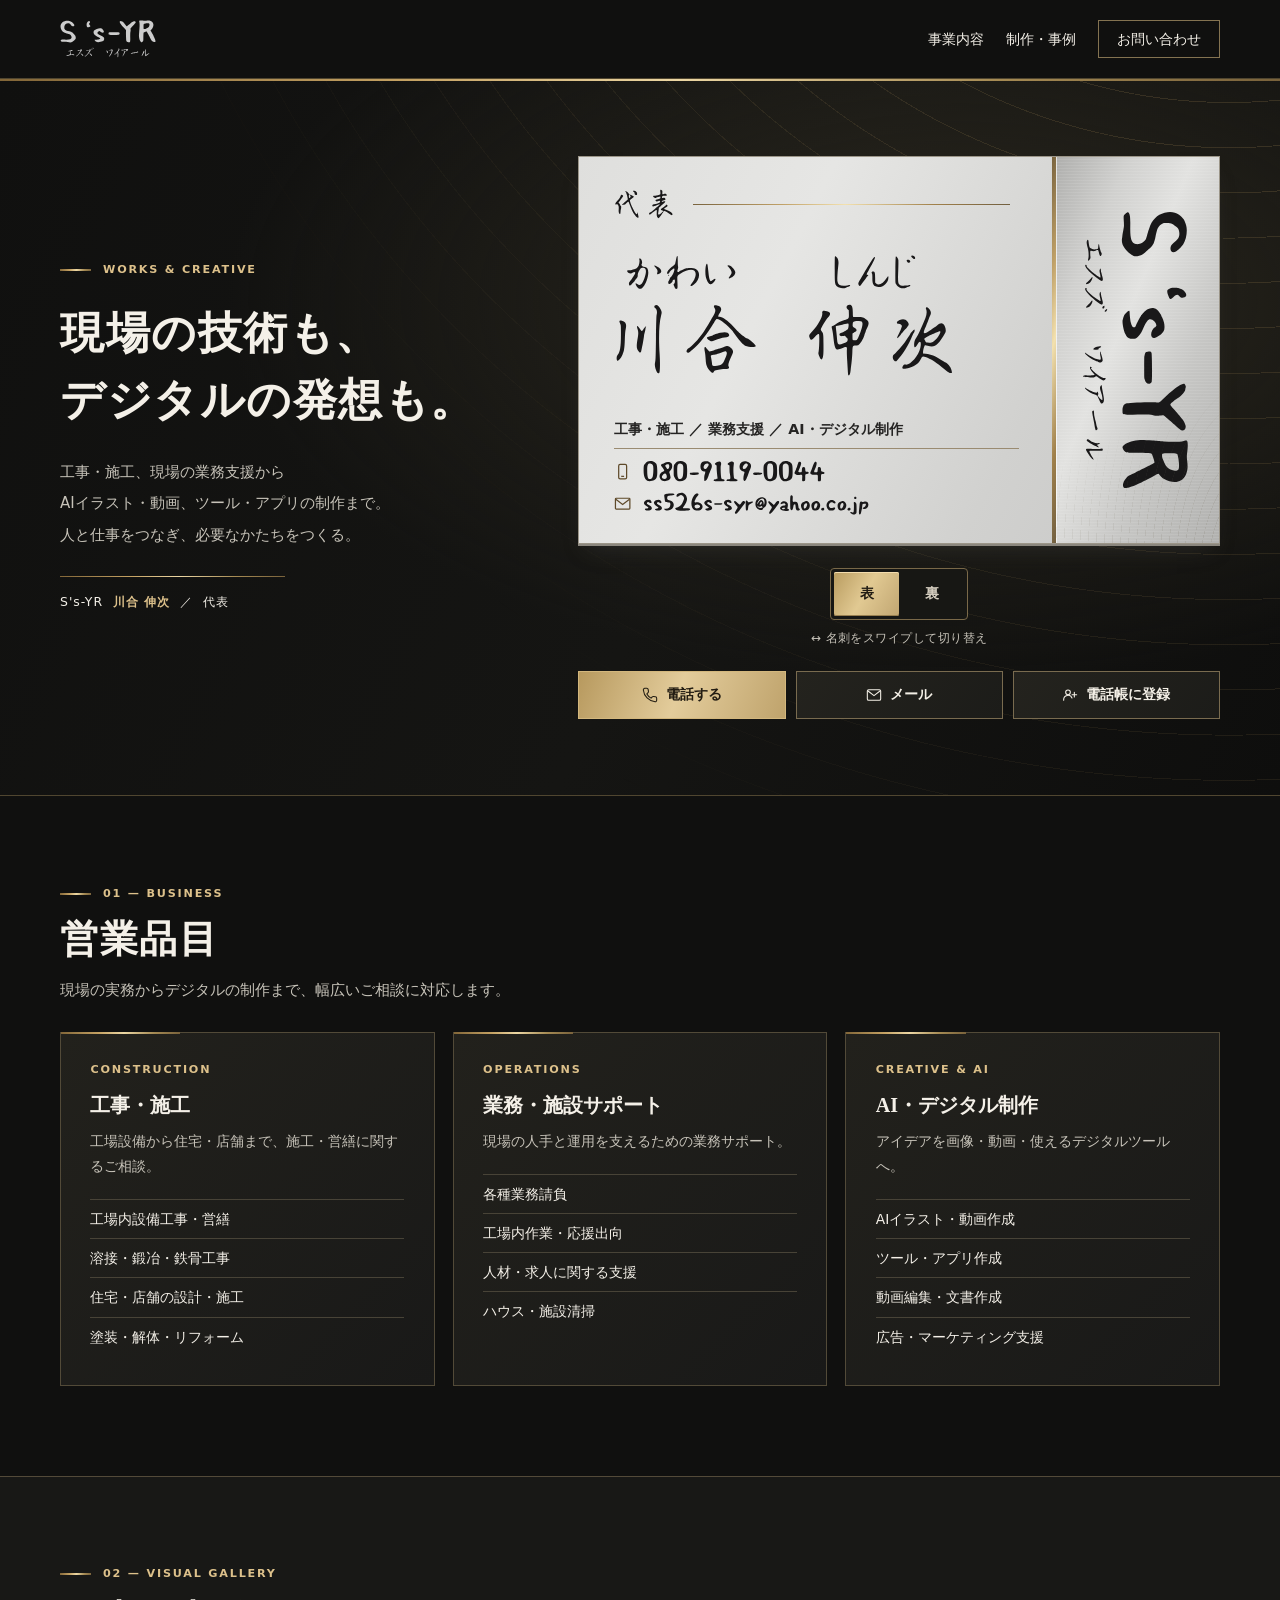
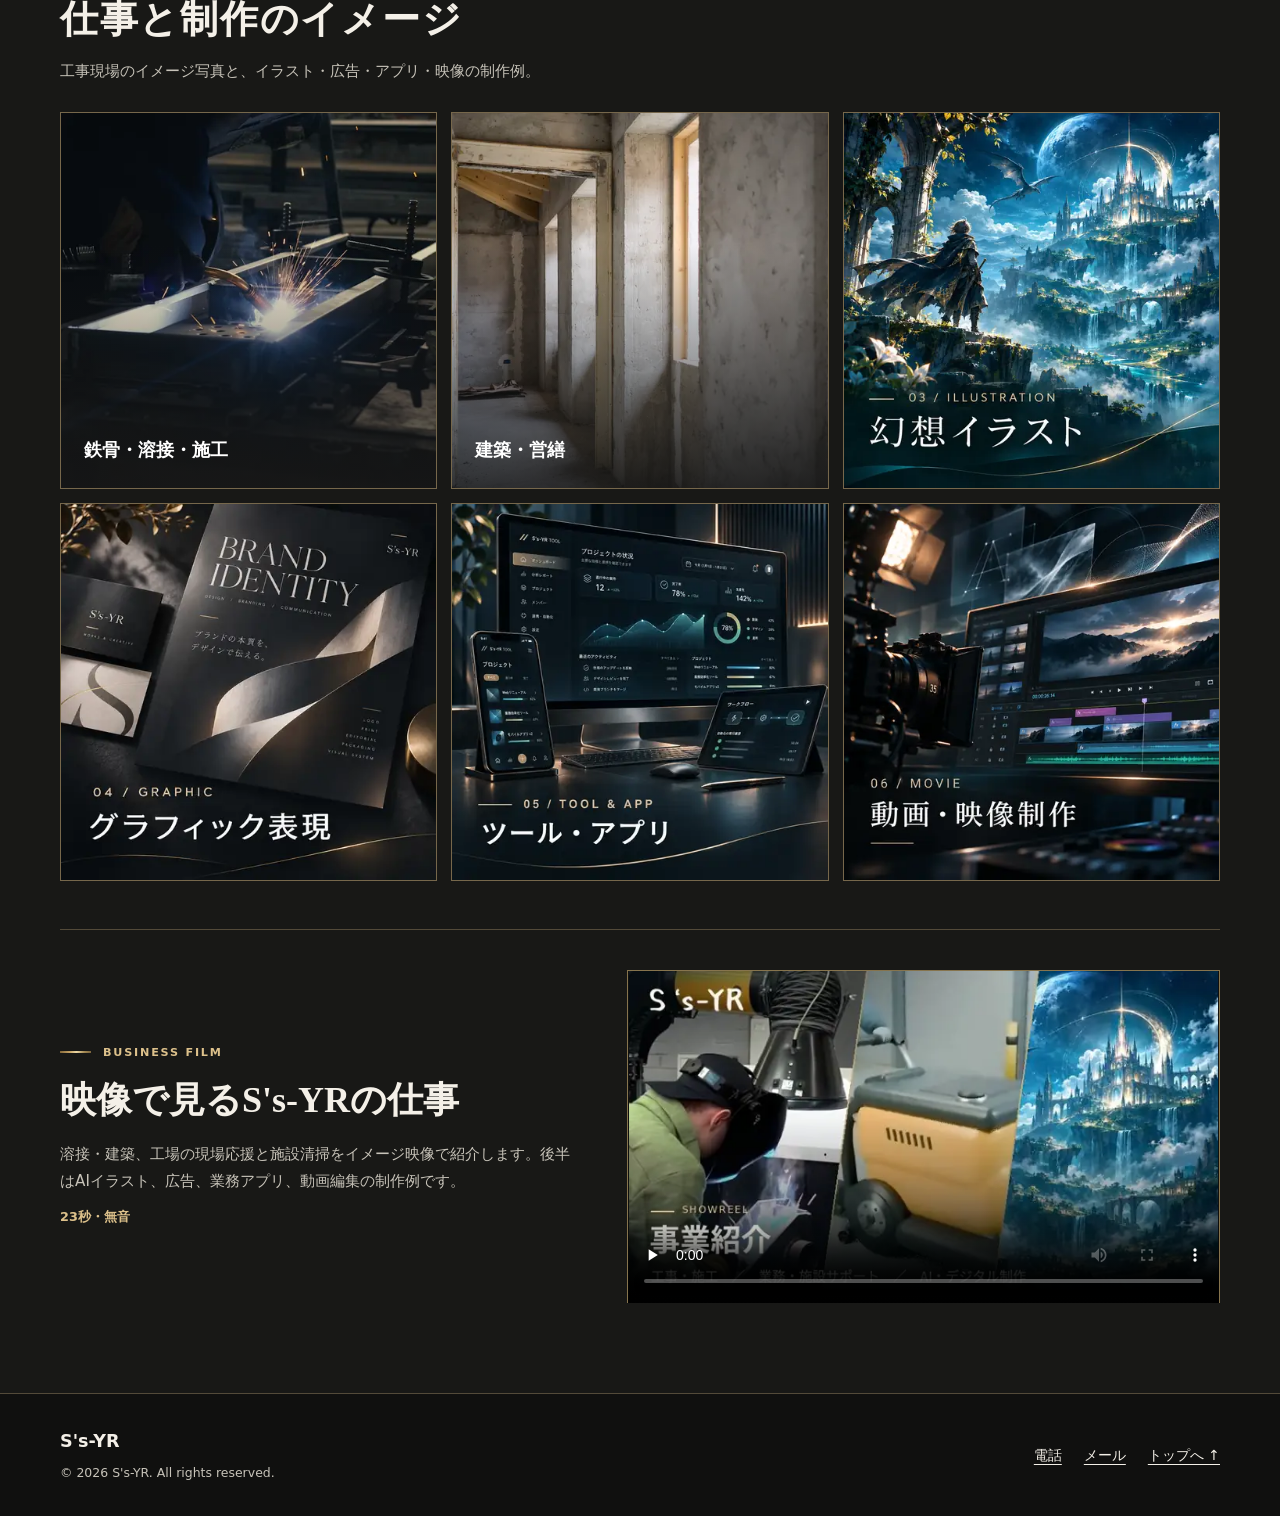
==== index.html @ bd6b885b "Replace the duplicate business guide button with engraved foil detailing" ====
<!doctype html>
<html lang="ja">
<head>
  <meta charset="utf-8">
  <meta name="viewport" content="width=device-width, initial-scale=1, viewport-fit=cover">
  <meta name="theme-color" content="#10100f">
  <meta name="description" content="S's-YR（エスズ ワイアール）／代表 川合伸次のデジタル名刺。工事・施工、業務支援、AIイラスト・動画制作、ツール・アプリ制作。">
  <meta property="og:type" content="website">
  <meta property="og:locale" content="ja_JP">
  <meta property="og:title" content="S's-YR | 川合 伸次 ― デジタル名刺">
  <meta property="og:description" content="工事・施工 × 現場サポート × AI・デジタル制作。名刺・営業品目・制作イメージ・連絡先を一つに。">
  <meta property="og:image" content="https://mumei-s.github.io/ssyr-business-card/assets/og-card.svg">
  <meta name="color-scheme" content="dark">
  <link rel="icon" type="image/svg+xml" href="./assets/favicon.svg">
  
  <link rel="manifest" href="./manifest.webmanifest">
  <title>S's-YR | 川合 伸次 ― デジタル名刺</title>
  <link rel="stylesheet" href="./assets/site.css?v=silver-trim-2">
  <link rel="stylesheet" href="./assets/card.css?v=engraved-2">
<link rel="stylesheet" href="./assets/contact-import.css?v=direct-2">
  <script src="./assets/contact-import.js?v=direct-2" defer data-contact-name="川合 伸次"></script>
</head>
<body>
  <header class="topbar wrap">
    <div class="wordmark"><img src="./assets/lettering/wordmark.svg" width="361" height="89" alt="S's-YR"><img class="brand-reading" src="./assets/lettering/wordmark-kana.svg" width="289" height="37" alt="エスズ ワイアール"></div>
    <nav class="top-right" aria-label="メインナビゲーション"><a href="#services">事業内容</a><a href="#works">制作・事例</a><a class="top-pill" href="#contact">お問い合わせ</a></nav>
  </header>
  <main>
    <section class="hero" id="card">
      <div class="wrap hero-top">
        <div class="intro">
          <div class="eyebrow">WORKS &amp; CREATIVE</div>
          <h1>現場の技術も、<br>デジタルの発想も。</h1>
          <p>工事・施工、現場の業務支援から<br>AIイラスト・動画、ツール・アプリの制作まで。<br>人と仕事をつなぎ、必要なかたちをつくる。</p>
          <div class="hero-line"></div>
          <div class="small-roman">S's-YR&nbsp; <strong>川合 伸次</strong>&nbsp; ／ &nbsp;代表</div>
        </div>
        <div class="card-stage">
          <div class="card-wrap" id="cardSwipeZone" aria-label="名刺表示領域。左右のボタンかスワイプで切替">
            <div class="business-card" id="businessCard">
              <div class="face face-front" id="frontFace" aria-hidden="false">
                <div class="front-main">
                  <div class="front-upper"><img class="front-role" src="./assets/lettering/title.svg" width="83" height="45" alt="代表"><span class="front-rule" aria-hidden="true"></span></div>
                  <img class="front-names" src="./assets/lettering/name.svg" width="252" height="92" alt="かわい しんじ　川合 伸次">
                  <div class="front-btm"><div class="front-desc">工事・施工 ／ 業務支援 ／ AI・デジタル制作</div><div class="front-contact">
                    <a href="tel:08091190044" aria-label="電話 080-9119-0044"><svg viewBox="0 0 24 24" aria-hidden="true"><rect x="6.5" y="2" width="11" height="20" rx="2"/><path d="M10 18.5h4"/></svg><img src="./assets/lettering/phone.svg" width="204" height="27" alt="080-9119-0044"></a>
                    <a href="mailto:ss526s-syr@yahoo.co.jp" aria-label="メール ss526s-syr@yahoo.co.jp"><svg viewBox="0 0 24 24" aria-hidden="true"><rect x="2" y="4.5" width="20" height="15" rx="1"/><path d="m2.5 6 9.5 7 9.5-7"/></svg><img class="email-art" src="./assets/lettering/email.svg" width="283" height="31" alt="ss526s-syr@yahoo.co.jp"></a>
                  </div></div>
                </div>
                <div class="front-band"><div class="front-lockup"><img src="./assets/lettering/wordmark.svg" width="361" height="89" alt="S's-YR"><img class="brand-reading" src="./assets/lettering/wordmark-kana.svg" width="289" height="37" alt="エスズ ワイアール"></div></div>
              </div>
              <div class="face face-back" id="backFace" aria-hidden="true">
                <div class="back-inner">
                  <div class="back-head"><strong>営業品目</strong><img src="./assets/lettering/wordmark.svg" width="361" height="89" alt="S's-YR"></div>
                  <div class="back-services">
                    <div class="back-row"><div class="back-title">工事・施工</div><div class="back-body">工場内設備・営繕／溶接・鉄骨<br>住宅・店舗工事／塗装・解体</div></div>
                    <div class="back-row"><div class="back-title">業務・施設<br>サポート</div><div class="back-body">業務請負・現場応援・人材支援<br>施設・ハウスクリーニング</div></div>
                    <div class="back-row"><div class="back-title">AI・デジタル<br>制作</div><div class="back-body">AIイラスト・動画作成<br>ツール・アプリ作成／広告制作</div></div>
                  </div>
                </div>
              </div>
            </div>
          </div>
          <div class="flip-controls" role="group" aria-label="名刺の切り替え"><button id="frontBtn" class="flip-tab" aria-controls="frontFace" aria-pressed="true" type="button">表</button><button id="backBtn" class="flip-tab" aria-controls="backFace" aria-pressed="false" type="button">裏</button></div>
          <p class="swipe-hint">↔ 名刺をスワイプして切り替え</p>
          <div class="quick-actions" id="contact">
            <a class="action primary" href="tel:08091190044"><svg viewBox="0 0 24 24" aria-hidden="true"><path d="M22 16.8v3a2.2 2.2 0 0 1-2.4 2.2A19.5 19.5 0 0 1 2 4.4 2.2 2.2 0 0 1 4.2 2h3a2.2 2.2 0 0 1 2.1 1.9l.4 3a2 2 0 0 1-.6 1.7L7.3 10.4a16 16 0 0 0 6.3 6.3l1.8-1.8a2 2 0 0 1 1.7-.6l3 .4a2.2 2.2 0 0 1 1.9 2.1z"/></svg>電話する</a>
            <a class="action" href="mailto:ss526s-syr@yahoo.co.jp?subject=S%27s-YR%E3%81%B8%E3%81%AE%E3%81%8A%E5%95%8F%E3%81%84%E5%90%88%E3%82%8F%E3%81%9B"><svg viewBox="0 0 24 24" aria-hidden="true"><rect x="2" y="4" width="20" height="16" rx="2"/><path d="m3 6 9 7 9-7"/></svg>メール</a>
            <a class="action" href="./contact.html" data-add-contact><svg viewBox="0 0 24 24" aria-hidden="true"><circle cx="9" cy="8" r="3.5"/><path d="M2.5 20v-1a6.5 6.5 0 0 1 12.5-2.5M18.5 8v7m-3.5-3.5h7"/></svg>電話帳に登録</a>
          </div>
        </div>
      </div>
    </section>
    <section class="block" id="services"><div class="wrap">
      <div class="section-head"><div><div class="number">01 — BUSINESS</div><h2>営業品目</h2><p>現場の実務からデジタルの制作まで、幅広いご相談に対応します。</p></div></div>
      <div class="service-grid">
        <article class="service"><div class="icon-row">CONSTRUCTION</div><h3>工事・施工</h3><p>工場設備から住宅・店舗まで、施工・営繕に関するご相談。</p><ul><li>工場内設備工事・営繕</li><li>溶接・鍛冶・鉄骨工事</li><li>住宅・店舗の設計・施工</li><li>塗装・解体・リフォーム</li></ul></article>
        <article class="service"><div class="icon-row">OPERATIONS</div><h3>業務・施設サポート</h3><p>現場の人手と運用を支えるための業務サポート。</p><ul><li>各種業務請負</li><li>工場内作業・応援出向</li><li>人材・求人に関する支援</li><li>ハウス・施設清掃</li></ul></article>
        <article class="service"><div class="icon-row">CREATIVE &amp; AI</div><h3>AI・デジタル制作</h3><p>アイデアを画像・動画・使えるデジタルツールへ。</p><ul><li>AIイラスト・動画作成</li><li>ツール・アプリ作成</li><li>動画編集・文書作成</li><li>広告・マーケティング支援</li></ul></article>
      </div>
    </div></section>
    <section class="block portfolio" id="works"><div class="wrap">
      <div class="section-head"><div><div class="number">02 — VISUAL GALLERY</div><h2>仕事と制作のイメージ</h2><p>工事現場のイメージ写真と、イラスト・広告・アプリ・映像の制作例。</p></div></div>
      <div class="media-grid">
        <button class="media-tile" data-full="./assets/photo-welding-large.webp" data-caption="鉄骨・溶接関連業務のイメージ写真" type="button"><img loading="lazy" decoding="async" width="480" height="480" src="./assets/photo-welding.webp" alt="溶接作業のイメージ写真"><div class="tile-name"><strong>鉄骨・溶接・施工</strong></div></button>
        <button class="media-tile" data-full="./assets/photo-architecture-large.webp" data-caption="建物の改修・施工のイメージ写真" type="button"><img loading="lazy" decoding="async" width="480" height="480" src="./assets/photo-architecture.webp" alt="改修中の建築空間のイメージ写真"><div class="tile-name"><strong>建築・営繕</strong></div></button>
        <button class="media-tile art" data-full="./assets/portfolio-fantasy-hd.webp" data-caption="オリジナルのデジタルイラスト表現サンプル" type="button"><img loading="lazy" decoding="async" width="480" height="480" src="./assets/portfolio-fantasy.webp" alt="幻想的な水晶都市を描くデジタルイラストのサンプル"><div class="tile-name"><strong>幻想イラスト</strong></div></button>
        <button class="media-tile art" data-full="./assets/portfolio-graphic-hd.webp" data-caption="オリジナルのグラフィック・広告表現サンプル" type="button"><img loading="lazy" decoding="async" width="480" height="480" src="./assets/portfolio-graphic.webp" alt="ロゴと印刷物を組み合わせたブランドデザインの作例"><div class="tile-name"><strong>グラフィック表現</strong></div></button>
        <button class="media-tile art" data-full="./assets/portfolio-app-hd.webp" data-caption="ツール・アプリ制作の画面デザイン例" type="button"><img loading="lazy" decoding="async" width="480" height="480" src="./assets/portfolio-app.webp" alt="業務管理ツールの画面構成イメージ"><div class="tile-name"><strong>ツール・アプリ</strong></div></button>
         <button class="media-tile art" data-full="./assets/portfolio-film-hd.webp" data-caption="映像・動画制作の表現コンセプト（イメージ）" type="button"><img loading="lazy" decoding="async" width="480" height="480" src="./assets/portfolio-film.webp" alt="実写撮影・編集機器を使った高精細な映像制作のイメージ"><div class="tile-name"><strong>動画・映像制作</strong></div></button>
      </div>

      <div class="movie-grid">
        <div>
          <div class="number">BUSINESS FILM</div>
          <h3>映像で見るS's-YRの仕事</h3>
          <p>溶接・建築、工場の現場応援と施設清掃をイメージ映像で紹介します。後半はAIイラスト、広告、業務アプリ、動画編集の制作例です。</p>

          <div class="technical"><span>23秒・無音</span></div>
        </div>
        <video controls playsinline preload="none" width="832" height="468" aria-label="S's-YRの事業紹介・無音" poster="./assets/showreel-poster.webp"><source src="./assets/showreel-demo.mp4?v=20261123-all" type="video/mp4">動画を再生できません。</video>
      </div>
    </div></section>
  </main>
  <footer><div class="wrap footer-grid"><div><h3>S's-YR</h3><p>© <span id="year"></span> S's-YR. All rights reserved.</p></div><div class="footer-right"><a href="tel:08091190044">電話</a><a href="mailto:ss526s-syr@yahoo.co.jp">メール</a><a href="#card">トップへ ↑</a></div></div></footer>
  <dialog id="mediaDialog" class="lightbox" aria-label="作品の拡大表示"><div class="modal-bar"><span id="modalCaption">作品の拡大表示</span><button type="button" id="closeDialog">閉じる ×</button></div><img id="modalImage" alt=""></dialog>
  <script>
    (()=>{
      const card=document.getElementById('businessCard'), frontBtn=document.getElementById('frontBtn'),backBtn=document.getElementById('backBtn'),backFace=document.getElementById('backFace'),frontFace=document.getElementById('frontFace');
      let back=false;
      function showBack(value){back=Boolean(value);card.classList.toggle('show-back',back);frontBtn.setAttribute('aria-pressed',String(!back));backBtn.setAttribute('aria-pressed',String(back));frontFace.setAttribute('aria-hidden',String(back));backFace.setAttribute('aria-hidden',String(!back));}
      frontBtn.addEventListener('click',()=>showBack(false));backBtn.addEventListener('click',()=>showBack(true));
      let startX=0,startY=0;const swipe=document.getElementById('cardSwipeZone');swipe.addEventListener('touchstart',e=>{startX=e.changedTouches[0].screenX;startY=e.changedTouches[0].screenY;},{passive:true});swipe.addEventListener('touchend',e=>{const dx=e.changedTouches[0].screenX-startX,dy=e.changedTouches[0].screenY-startY;if(Math.abs(dx)>45&&Math.abs(dx)>Math.abs(dy)*1.4)showBack(dx<0);},{passive:true});
      const dialog=document.getElementById('mediaDialog');const modalImg=document.getElementById('modalImage');const modalCaption=document.getElementById('modalCaption');document.querySelectorAll('.media-tile').forEach(tile=>tile.addEventListener('click',()=>{modalImg.src=tile.dataset.full;modalImg.alt=tile.dataset.caption;modalCaption.textContent=tile.dataset.caption;dialog.showModal();}));document.getElementById('closeDialog').addEventListener('click',()=>dialog.close());dialog.addEventListener('click',e=>{if(e.target===dialog)dialog.close()});document.getElementById('year').textContent=new Date().getFullYear();
    })();
  </script>
</body>
</html>
---- assets/site.css ----
:root {
  color-scheme: dark;
  --ground: #10100f;
  --ink: #f4f0e8;
  --secondary: #c7c3b9;
  --gold: #ddc18b;
  --rule: #534a39;
  --metal: linear-gradient(110deg, #826638, #c5a263 32%, #ecd7a4 53%, #a58a53 78%, #79623b);
  --serif: "Yu Mincho", "Hiragino Mincho ProN", "Noto Serif JP", serif;
  --sans: system-ui, -apple-system, "Hiragino Kaku Gothic ProN", "Noto Sans JP", sans-serif;
}
*, *::before, *::after { box-sizing: border-box; }
html { scroll-behavior: smooth; }
body { margin: 0; background: var(--ground); color: var(--ink); font: 1rem/1.75 var(--sans); -webkit-font-smoothing: antialiased; }
img, video { display: block; max-width: 100%; }
a { color: inherit; }
button { font: inherit; cursor: pointer; }
a:focus-visible, button:focus-visible { outline: 3px solid #ebc981; outline-offset: 3px; }
.wrap { width: min(1160px, calc(100% - 48px)); margin-inline: auto; }

header {
  min-height: 78px; display: flex; align-items: center; justify-content: space-between;
  gap: 20px; padding-block: 12px;
}
header .wordmark img { filter: brightness(0) invert(80%); }
header a { text-decoration: none; font-size: .875rem; }
.top-right, .footer-right { display: flex; align-items: center; gap: 22px; }
.top-right a:hover, .footer-right a:hover, header a:hover { color: var(--gold); }
.top-pill { padding: 6px 18px; border: 1px solid #847351; }

.hero {
  position: relative; isolation: isolate; overflow: hidden;
  padding: clamp(50px, 6vw, 92px) 0;
  border-block: 1px solid #504630;
  background: radial-gradient(ellipse at 75% 31%, #29261d 0%, transparent 54%), linear-gradient(115deg, #10100f, #151513 55%, #0e0e0d);
}
.hero::before {
  content: ""; position: absolute; z-index: -1; pointer-events: none; inset: 0;
  background: repeating-radial-gradient(ellipse at 96% -65%, transparent 0 38px, #c6a36430 38px 39px, transparent 39px 47px);
  mask-image: linear-gradient(235deg, #000, transparent 65%);
}
.hero::after { content: ""; position: absolute; right: 0; left: 0; top: 0; height: 2px; background: var(--metal); }
.business-card a:focus-visible { outline-color: #614b23; }
.hero-top { display: grid; grid-template-columns: .85fr 1.2fr; gap: clamp(25px, 5vw, 78px); align-items: center; }
.intro { container-type: inline-size; }
.eyebrow, .number, .icon-row, .panel > small {
  color: var(--gold); font: 700 .7rem/1.4 var(--sans); letter-spacing: .16em;
}
.eyebrow, .number { display: flex; align-items: center; gap: 12px; }
.eyebrow::before, .number::before { content: ""; flex: none; width: 31px; height: 2px; background: var(--metal); }
.hero h1, .section-head h2, .works-page main h2, .movie-grid h3 {
  font-family: var(--serif); font-weight: 600; text-wrap: balance;
}
.hero h1 { line-height: 1.55; letter-spacing: .035em; font-size: clamp(34px, 4.5vw, 60px); margin: 22px 0; }
.intro h1 { font-size: min(9.6cqw, 54px); }
.hero p, .section-head p, .service p, .panel p, .movie-grid p, .film p { color: var(--secondary); }
.intro p, .works-page .hero p { font-size: .94rem; line-height: 2.1; margin-block: 0; }
.hero-line { height: 1px; width: min(225px, 75%); margin: 24px 0 14px; background: var(--metal); }
.small-roman { font-size: .78rem; letter-spacing: .08em; }
.small-roman strong { color: var(--gold); }

.flip-controls {
  display: flex; width: fit-content; max-width: 100%; margin: 24px auto 0; padding: 3px;
  border: 1px solid #7a6949; border-radius: 4px; background: #171714;
}
.flip-tab {
  min-height: 44px; padding: 8px clamp(12px, 2vw, 28px);
  border: 0; border-radius: 2px; background: transparent; color: #d4cdbf;
  font-weight: 600; font-size: .875rem; line-height: 1.4;
}
.flip-tab[aria-pressed="true"] {
  background: linear-gradient(120deg, #b99c60, #e1c992 48%, #c1a672); color: #211c13;
  box-shadow: inset 0 1px #f4ddae, inset 0 -1px #987f50;
}
.swipe-hint { margin: 8px 0 0; text-align: center; font-size: .75rem; letter-spacing: .04em; color: #bab4a6; }
.quick-actions, .row { margin-top: 22px; display: flex; flex-wrap: wrap; gap: 10px; }
.quick-actions { display: grid; grid-template-columns: repeat(3, minmax(0, 1fr)); }
.action, .btn {
  display: inline-flex; align-items: center; justify-content: center; gap: 8px; min-height: 48px;
  padding: 8px 16px; border: 1px solid #796b4f; background: linear-gradient(125deg, #24231e, #1c1c19);
  color: #f3efe6; text-decoration: none; font-weight: 650; font-size: .875rem; line-height: 1.4;
}
.action.primary, .btn.primary { border-color: #d3b77d; background: linear-gradient(110deg, #b7995e, #e3cc9b 48%, #bfa36c); color: #221c12; }
.action:hover, .btn:hover { box-shadow: inset 0 0 0 1px #ba9e68; }
.action svg { width: 16px; height: 16px; flex: none; fill: none; stroke: currentColor; stroke-width: 1.6; stroke-linejoin: round; stroke-linecap: round; }

section.block, .works-page main section { padding: clamp(50px, 7vw, 100px) 0; }
.section-head { margin-bottom: 28px; }
.section-head h2, .works-page main h2 { margin: 9px 0; font-size: clamp(26px, 3vw, 42px); line-height: 1.5; letter-spacing: .045em; }
.section-head p, .movie-grid p, .film p { margin: 0; font-size: .95rem; }
.service-grid, .cols { display: grid; grid-template-columns: repeat(3, minmax(0, 1fr)); gap: 18px; }
.cols { margin-top: 28px; }
.service, .panel {
  position: relative; padding: clamp(20px, 2.3vw, 32px); border: 1px solid #524a38;
  background: linear-gradient(135deg, #22211c, #191918);
}
.service::before, .panel::before { content: ""; position: absolute; top: -1px; left: 0; right: 68%; height: 2px; background: var(--metal); }
.service h3, .panel > b { display: block; margin: 12px 0 8px; font: 650 1.25rem/1.55 var(--serif); }
.service p, .panel p { margin: 0; font-size: .9rem; }
.service ul, .panel ul { margin: 20px 0 0; padding: 0; list-style: none; }
.service li, .panel li { padding: 7px 0; border-top: 1px solid #484337; font-size: .86rem; }
.portfolio, .works-page main section:nth-child(2), .works-page .contact { background: #181816; border-block: 1px solid var(--rule); }
.media-grid { display: grid; grid-template-columns: repeat(3, minmax(0, 1fr)); gap: 14px; }
.works-page .media-grid { margin-top: 24px; }
.media, .media-tile {
  position: relative; overflow: hidden; min-width: 0; aspect-ratio: 1; padding: 0;
  border: 1px solid #76674b; background: #1c1c19; color: white; cursor: zoom-in; text-align: left;
}
.media img, .media-tile img { width: 100%; height: 100%; object-fit: cover; }
.art img { object-fit: contain; }
.media:not(.art)::after, .media-tile:not(.art)::after { content: ""; position: absolute; inset: 35% 0 0; background: linear-gradient(transparent, #171717dd); pointer-events: none; }
.tile-name, .media > span { position: absolute; z-index: 1; left: 6%; bottom: 6%; }
.tile-name strong, .media > span { font-size: clamp(.9rem, 1.5vw, 1.15rem); }
.art .tile-name, .media.art span { display: none; }
.note { color: var(--secondary); font-size: .84rem; }
.movie-grid, .film { display: grid; grid-template-columns: .93fr 1.07fr; align-items: center; gap: clamp(24px, 4vw, 60px); }
.movie-grid { margin-top: 48px; padding-top: 40px; border-top: 1px solid var(--rule); }
.movie-grid h3 { margin: 9px 0; font-size: clamp(23px, 3vw, 36px); }
.movie-grid video, .film video { width: 100%; height: auto; aspect-ratio: 16/9; background: #10100f; border: 1px solid #86744d; }
.technical, .film p + p { margin: 12px 0 0; color: var(--gold); font-size: .8rem; font-weight: 600; }
footer, .footer { padding-block: 32px; }
.footer-grid, .footer { display: flex; justify-content: space-between; align-items: center; gap: 20px; }
.footer-grid h3 { margin: 0 0 5px; font-size: 1.1rem; }
.footer-grid p, .footer { margin-block: 0; color: var(--secondary); font-size: .78rem; }
.footer-right a { text-underline-offset: .3em; font-size: .875rem; }
dialog { border: 1px solid #82714c; background: #1d1d19; color: var(--ink); padding: 0; max-width: min(960px, 96vw); max-height: 92dvh; box-shadow: 0 16px 60px #0009; }
dialog::backdrop { background: #080807dc; }
dialog img { width: 100%; height: auto; max-height: 72dvh; object-fit: contain; background: #121210; }
.modal-bar { display: flex; align-items: center; justify-content: space-between; gap: 12px; padding: 8px 14px; font-size: .9rem; }
dialog button { display: block; margin-left: auto; min-height: 42px; border: 1px solid #8e7d59; background: #28261f; color: var(--ink); padding: 5px 14px; }
#viewer button { margin: 8px 8px 8px auto; }

@media (max-width: 760px) {
  .wrap { width: min(580px, calc(100% - 28px)); }
  header { min-height: 64px; gap: 10px; }
  header a { font-size: .82rem; }
  .top-right { gap: 12px; }
  .top-right .top-pill { display: none; }
  .hero { padding: 28px 0 44px; }
  .hero-top { display: flex; flex-direction: column; align-items: stretch; gap: 34px; }
  .card-stage { order: -1; }
  .intro h1, .works-page .hero h1 { margin: 12px 0; font-size: clamp(26px, 7vw, 38px); }
  .intro p, .works-page .hero p { font-size: .9rem; }
  .hero-line { margin: 18px 0 10px; }
  .flip-controls { margin-top: 18px; }
  .flip-tab { font-size: .825rem; padding-inline: 15px; }
  .quick-actions { gap: 6px; margin-top: 17px; }
  .action { padding-inline: 4px; gap: 4px; font-size: clamp(11px, 3.1vw, 14px); }
  .action svg { width: 14px; height: 14px; }
  .service-grid, .cols, .movie-grid, .film { grid-template-columns: 1fr; }
  .media-grid { grid-template-columns: repeat(2, minmax(0, 1fr)); gap: 8px; }
  .footer-grid, .footer { flex-direction: column; align-items: flex-start; }
}
@media (prefers-reduced-motion: reduce) { html { scroll-behavior: auto; } }
---- assets/card.css ----
/* Both sides use the original lettering from the printed card. */
.wordmark {
  display: grid;
  justify-items: center;
  gap: 4px;
  width: 96px;
}
.wordmark img { width: 100%; height: auto; }
.wordmark img + img { width: 87%; }

.card-wrap { touch-action: pan-y; }
.business-card {
  --ink: #252423;
  --gold-ink: #5e4929;
  --foil: linear-gradient(105deg, #79633e, #c0a168 28%, #f3e1af 48%, #a1814b 76%, #715f40);
  --silver-stock: linear-gradient(117deg, #dfdfdd, #e6e6e4 31%, #d1d1cf 69%, #c6c6c5);
  position: relative;
  width: 100%;
  aspect-ratio: 91 / 55;
  container-type: inline-size;
  color-scheme: light;
  box-shadow: 0 2px 0 #8b877e, 0 13px 22px -10px #45444170;
}
.face {
  position: absolute; inset: 0; overflow: hidden;
  color: var(--ink);
  border: 1px solid #9b9588;
}
.face-front {
  display: grid;
  grid-template-columns: 74% 26%;
  background: var(--silver-stock);
}
.face-back, .show-back .face-front { display: none; }
.show-back .face-back { display: block; }

.front-main { position: relative; }
.front-upper {
  position: absolute;
  top: 8%; left: 7.5%; right: 9%;
  display: flex; align-items: center; gap: 3cqw;
}
.front-role { width: 9.3cqw; height: auto; }
.front-rule { flex: 1; height: 1px; background: var(--foil); }
.front-names {
  position: absolute;
  top: 25%; left: 7.5%;
  width: 53cqw; height: auto;
}
.front-btm { position: absolute; left: 7.5%; right: 7%; bottom: 7%; }
.front-desc {
  padding-bottom: 1.1cqw; margin-bottom: 1.6cqw;
  border-bottom: 1px solid #9a8b71;
  font: 650 2.22cqw/1.5 system-ui, sans-serif;
}
.front-contact { display: grid; gap: 1.15cqw; }
.front-contact a {
  display: flex; align-items: center; gap: 1.6cqw;
  width: fit-content; color: var(--ink); text-decoration: none;
}
.front-contact svg {
  width: 2.7cqw; height: 2.7cqw;
  fill: none; stroke: var(--gold-ink); stroke-width: 1.7;
}
.front-contact img { height: 3.8cqw; width: auto; }
.front-contact .email-art { height: 3.9cqw; }

.front-band {
  position: relative; overflow: hidden;
  background:
    repeating-linear-gradient(0deg, transparent 0 2px, #ffffff16 2px 3px),
    linear-gradient(113deg, #adadab, #d0d0ce 23%, #e2e2e0 43%, #c6c6c4 69%, #b1b1af);
}
.front-band::before {
  content: ''; position: absolute; inset: 0 auto 0 0;
  width: .55cqw; background: var(--foil);
  box-shadow: 1px 0 0 #ffffffa8;
}
.front-band::after {
  content: ''; position: absolute; inset: 0; pointer-events: none;
  background: repeating-radial-gradient(ellipse at 120% 110%, transparent 0 5px, #7c756330 5px 5.6px, transparent 5.6px 8px);
  mask-image: linear-gradient(155deg, transparent 65%, #000);
}
.front-lockup {
  position: absolute; left: 50%; top: 50%;
  width: 43.5cqw; transform: translate(-50%, -50%) rotate(90deg);
  display: grid; justify-items: center; gap: 1.7cqw;
}
.front-lockup img { width: 100%; height: auto; }
.front-lockup .brand-reading { width: 80%; }

.face-back {
  background:
    linear-gradient(90deg, transparent 74%, #ffffff20 74%),
    var(--silver-stock);
}
.face-back::before {
  content: ''; position: absolute; top: 14%; bottom: -19%; right: -7%; width: 24%;
  pointer-events: none;
  background:
    repeating-radial-gradient(ellipse at 112% 37%, transparent 0 1.8cqw, #7e735e4d 1.83cqw 1.96cqw, #ffffffa0 2cqw 2.12cqw, transparent 2.18cqw 2.9cqw),
    repeating-radial-gradient(ellipse at 98% 77%, transparent 0 2.9cqw, #fff9 2.96cqw 3.09cqw, transparent 3.13cqw 3.8cqw);
  mask-image: linear-gradient(90deg, transparent, #000 40%);
}
.back-inner {
  position: relative; height: 100%; padding: 4.1% 5%;
  display: flex; flex-direction: column;
}
.back-head {
  position: relative;
  display: flex; align-items: center; justify-content: space-between;
  padding-bottom: 1.4cqw;
}
.back-head::after {
  content: ''; position: absolute; inset: auto 0 0; height: .35cqw;
  background: var(--foil);
}
.back-head strong {
  font: 600 4.1cqw/1.4 'Yu Mincho', 'Hiragino Mincho ProN', serif;
  letter-spacing: .09em;
}
.back-head img { width: 15cqw; height: auto; }
.back-services {
  display: grid; flex: 1; min-height: 0; grid-template-rows: repeat(3, 1fr);
}
.back-row {
  display: grid; grid-template-columns: 31% 1fr; align-items: center; gap: 2.2cqw;
}
.back-row + .back-row {
  position: relative;
}
.back-row + .back-row::before {
  content: ''; position: absolute; top: 0; left: 0; right: 10%;
  height: 1px; background: linear-gradient(90deg, #938a78, #a29b88a6 70%, transparent);
}
.back-title { font-size: 3.55cqw; font-weight: 650; line-height: 1.3; }
.back-body { padding-left: 2.2cqw; border-left: 1px solid #a29780; font-size: 3.25cqw; line-height: 1.45; }
.flip-controls .flip-tab { min-width: 4.6em; }
---- assets/contact-import.css ----
a.contact-retry {
  display: block;
  width: fit-content;
  max-width: 100%;
  margin: .55rem auto;
  padding: .65rem .9rem;
  border-radius: 3px;
  background: #e9edf2;
  color: #19263d;
  font: 600 .9rem/1.45 system-ui, sans-serif;
  text-decoration: underline;
  text-underline-offset: .2em;
}
.contact-page {
  box-sizing: border-box;
  display: grid;
  min-height: 100vh;
  min-height: 100svh;
  margin: 0;
  place-items: center;
  padding: max(1rem, env(safe-area-inset-top)) 1rem max(1rem, env(safe-area-inset-bottom));
  background: #16191e;
  color: #202631;
  font: 1rem/1.65 system-ui, sans-serif;
}
.contact-page *, .contact-page *::before, .contact-page *::after { box-sizing: border-box; }
.contact-options {
  width: min(100%, 27rem);
  padding: clamp(1.25rem, 5vw, 2.2rem);
  background: linear-gradient(115deg, #cbd0d7, #f0f1f3 42%, #d6dae0);
  border-top: .24rem solid #71809a;
  box-shadow: 0 1.2rem 3rem #0005;
}
.contact-options h1 { margin: 0; font-size: 1.08rem; font-weight: 550; }
.contact-name { margin: .1rem 0 .85rem; font-size: clamp(1.8rem, 8vw, 2.5rem); font-weight: 750; line-height: 1.2; }
.contact-hint, .contact-note { margin: .75rem 0; }
.contact-note { color: #384252; font-size: .9rem; }
.contact-methods { display: grid; gap: .55rem; }
.contact-methods a, .contact-back { display: block; min-height: 44px; padding: .6rem .8rem; text-align: center; color: #202c42; }
.contact-methods a { background: #edf1f5; border: 1px solid #687687; font-weight: 650; text-decoration: none; }
.contact-methods a:first-child { background: #202d44; border-color: #202d44; color: #fff; }
.contact-methods [hidden] { display: none; }
.contact-fields { margin: 1.25rem 0 0; border-top: 1px solid #939da9; }
.contact-fields div { display: grid; grid-template-columns: 4em minmax(0,1fr); padding: .42rem 0; border-bottom: 1px solid #a8b0bb; }
.contact-fields dt { font-weight: 650; }
.contact-fields dd { margin: 0; overflow-wrap: anywhere; user-select: all; -webkit-user-select: all; }
.contact-back { width: fit-content; margin: .5rem auto 0; text-underline-offset: .22em; }
.contact-page :focus-visible, .contact-retry:focus-visible { outline: 3px solid #1d58a8; outline-offset: 2px; }
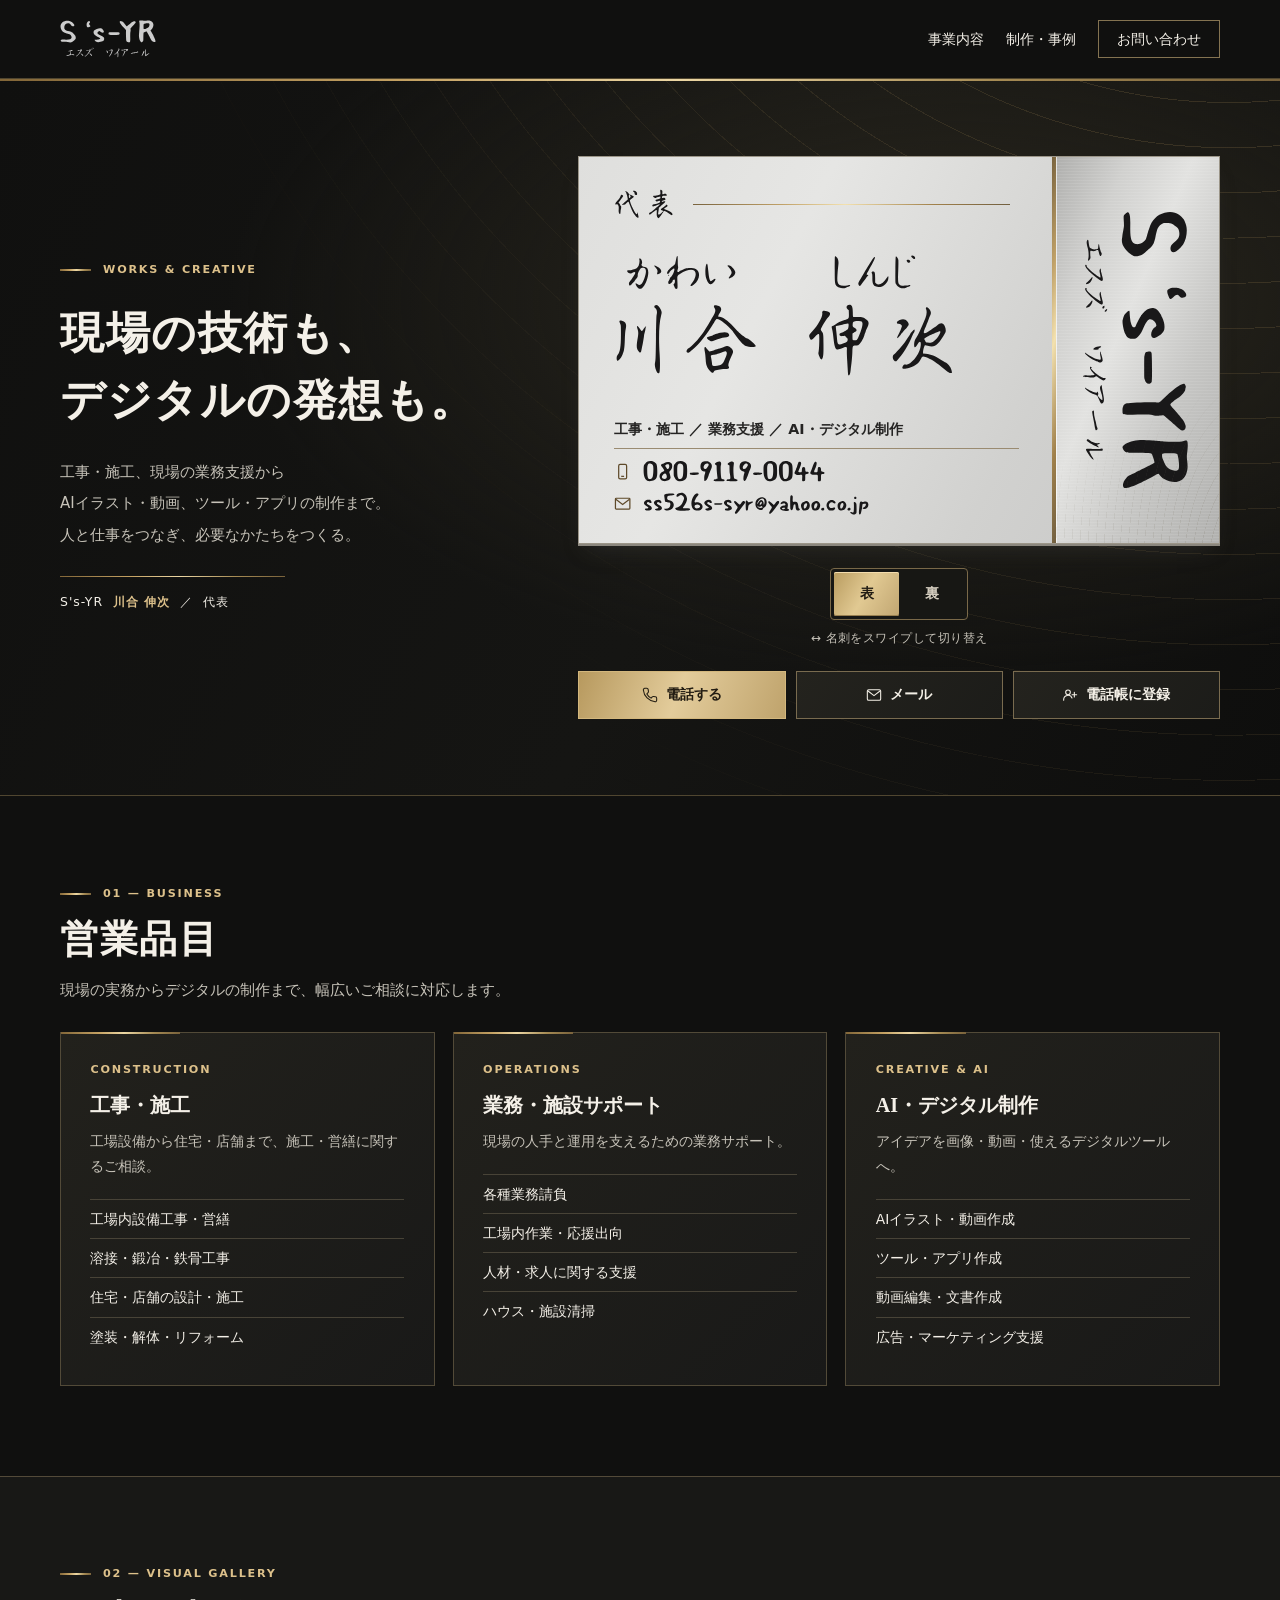
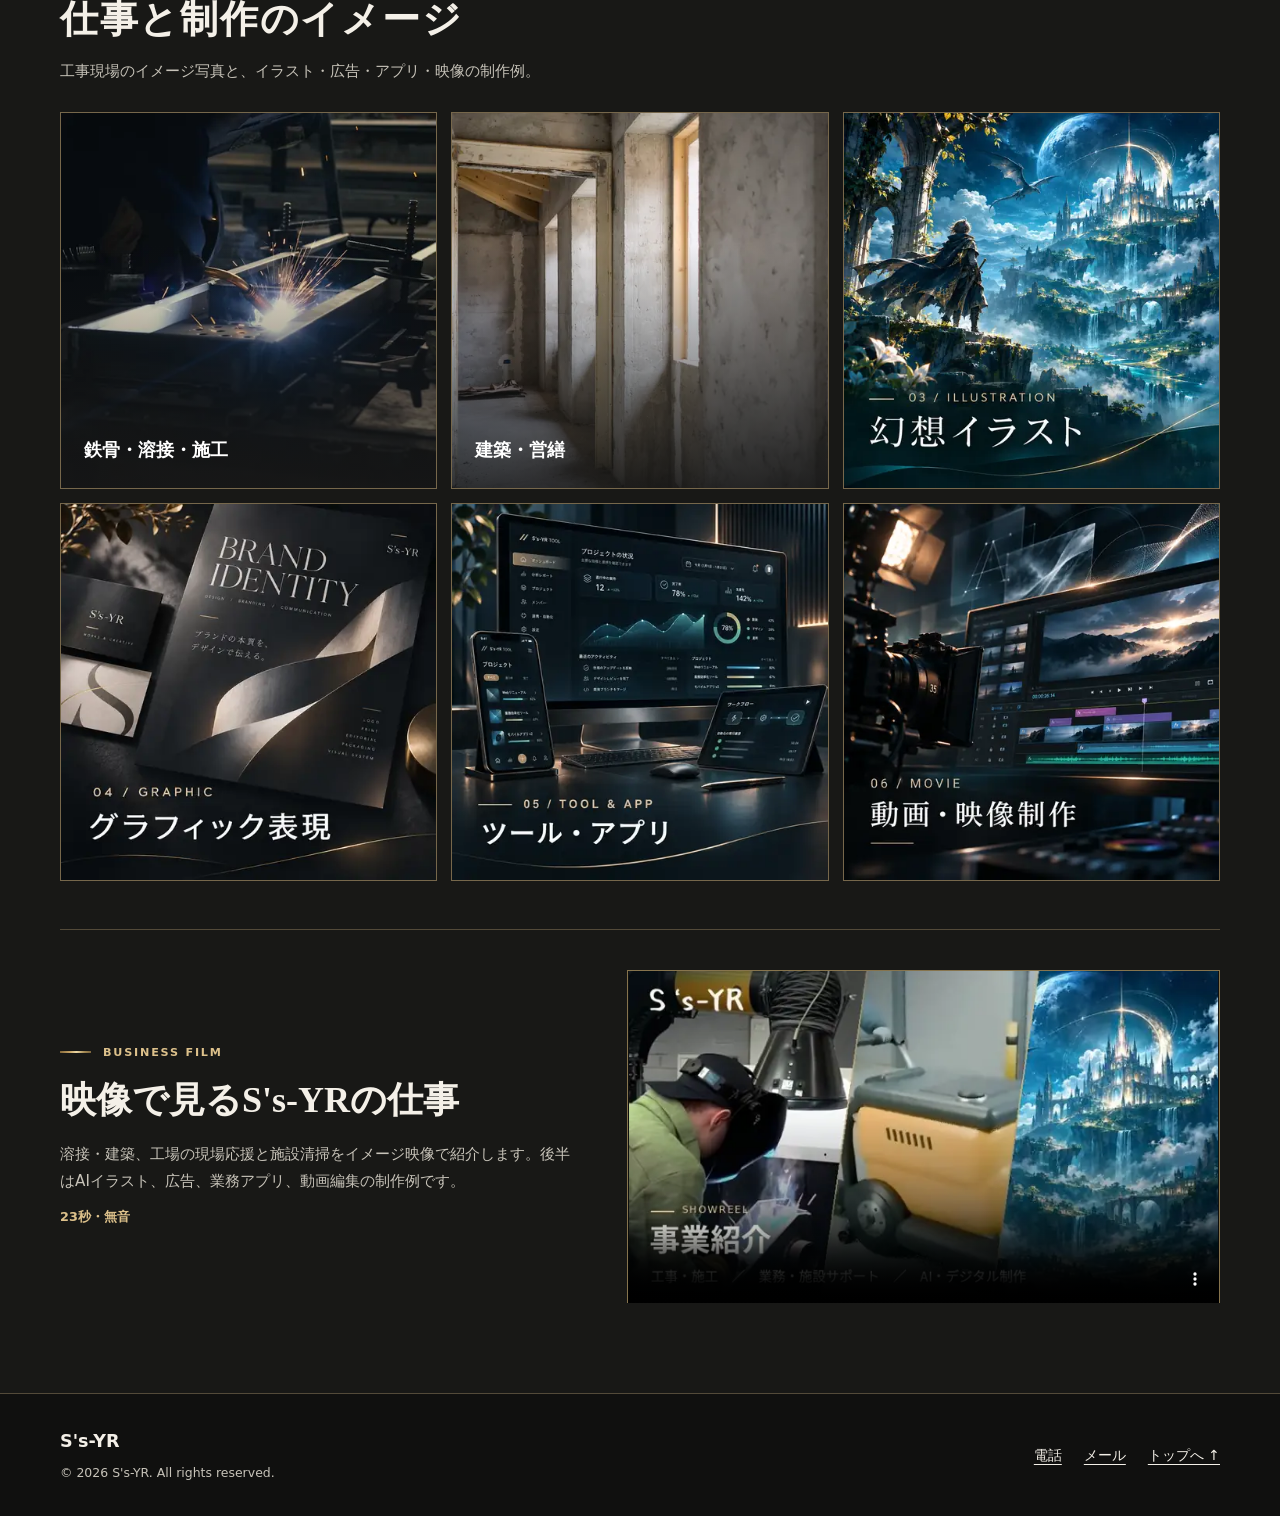
==== commit aa83cf2b: "Improve native contact registration fallback on both cards and add regression coverage" ====
--- a/index.html
+++ b/index.html
@@ -18,7 +18,7 @@
   <link rel="stylesheet" href="./assets/site.css?v=silver-trim-2">
   <link rel="stylesheet" href="./assets/card.css?v=engraved-2">
 <link rel="stylesheet" href="./assets/contact-import.css?v=direct-2">
-  <script src="./assets/contact-import.js?v=direct-2" defer data-contact-name="川合 伸次"></script>
+  <script src="./assets/contact-import.js?v=direct-3-review" defer data-contact-name="川合 伸次" data-contact-edition="business"></script>
 </head>
 <body>
   <header class="topbar wrap">
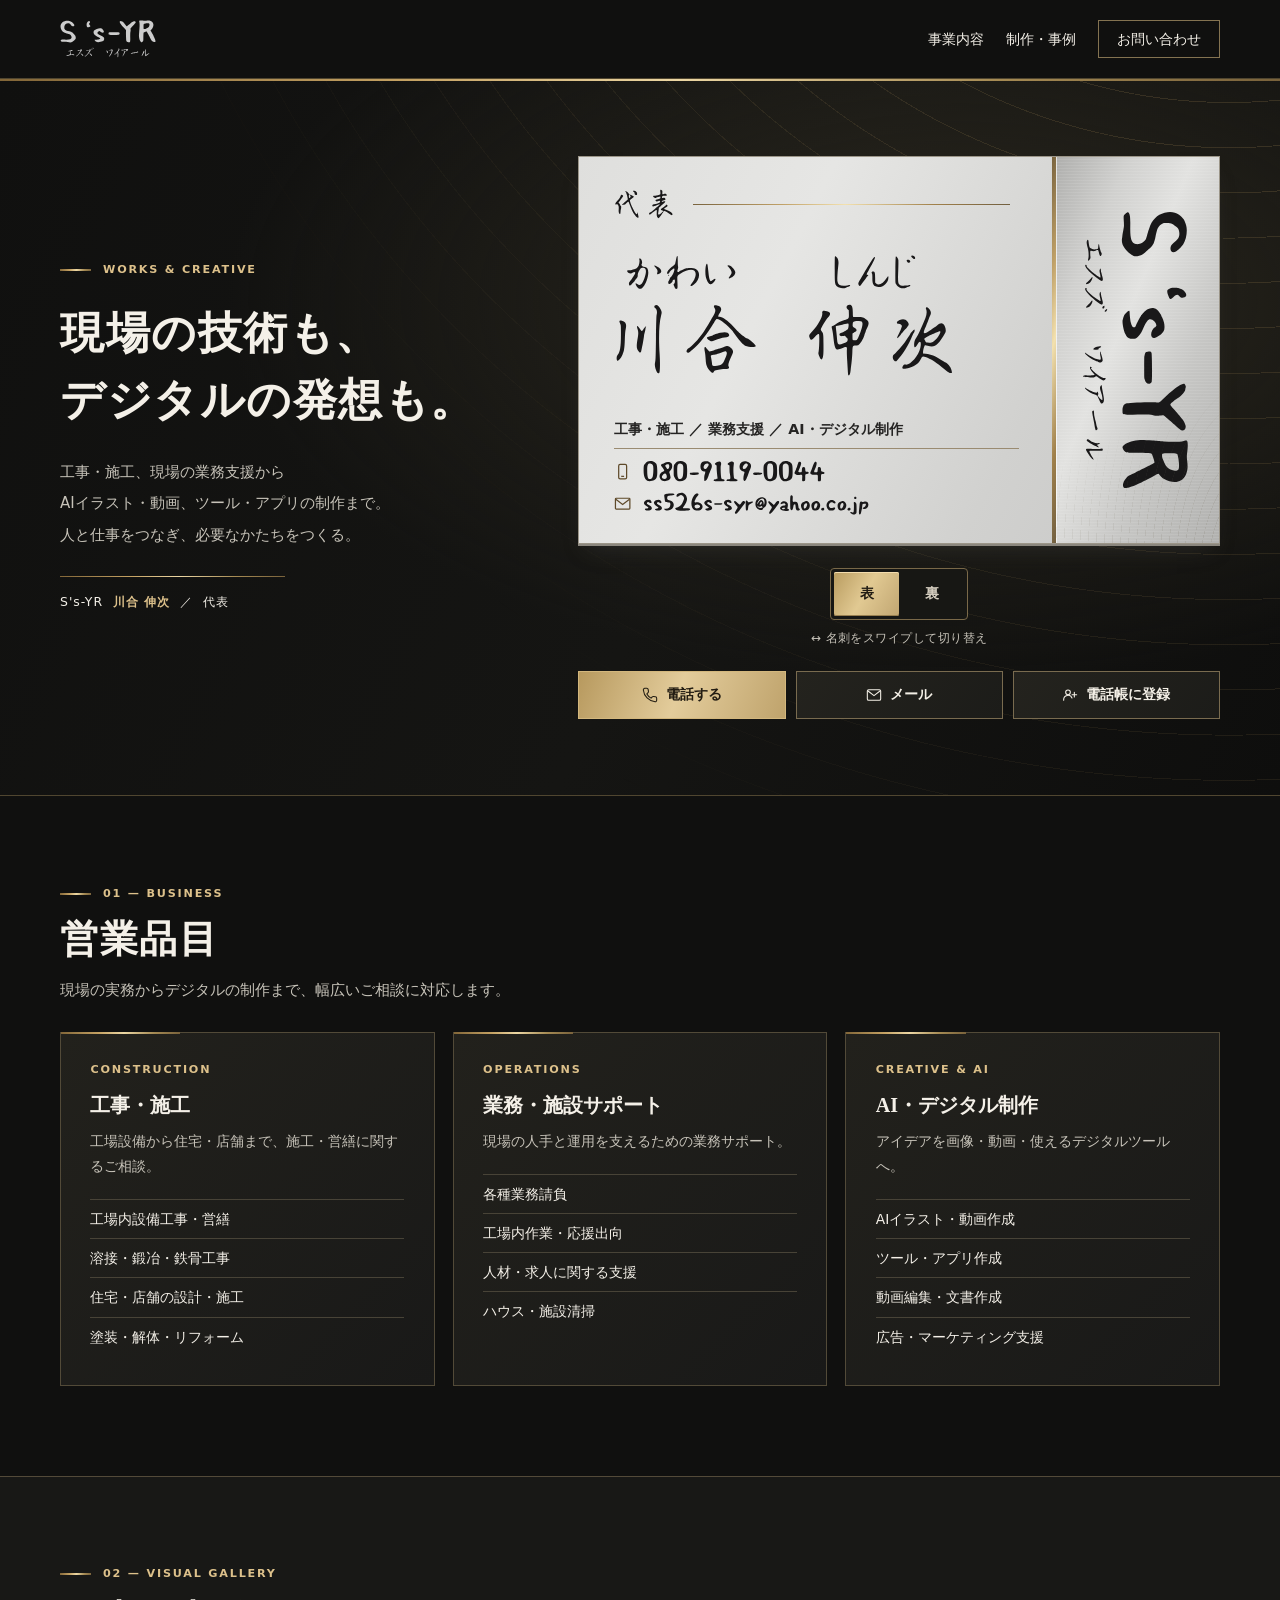
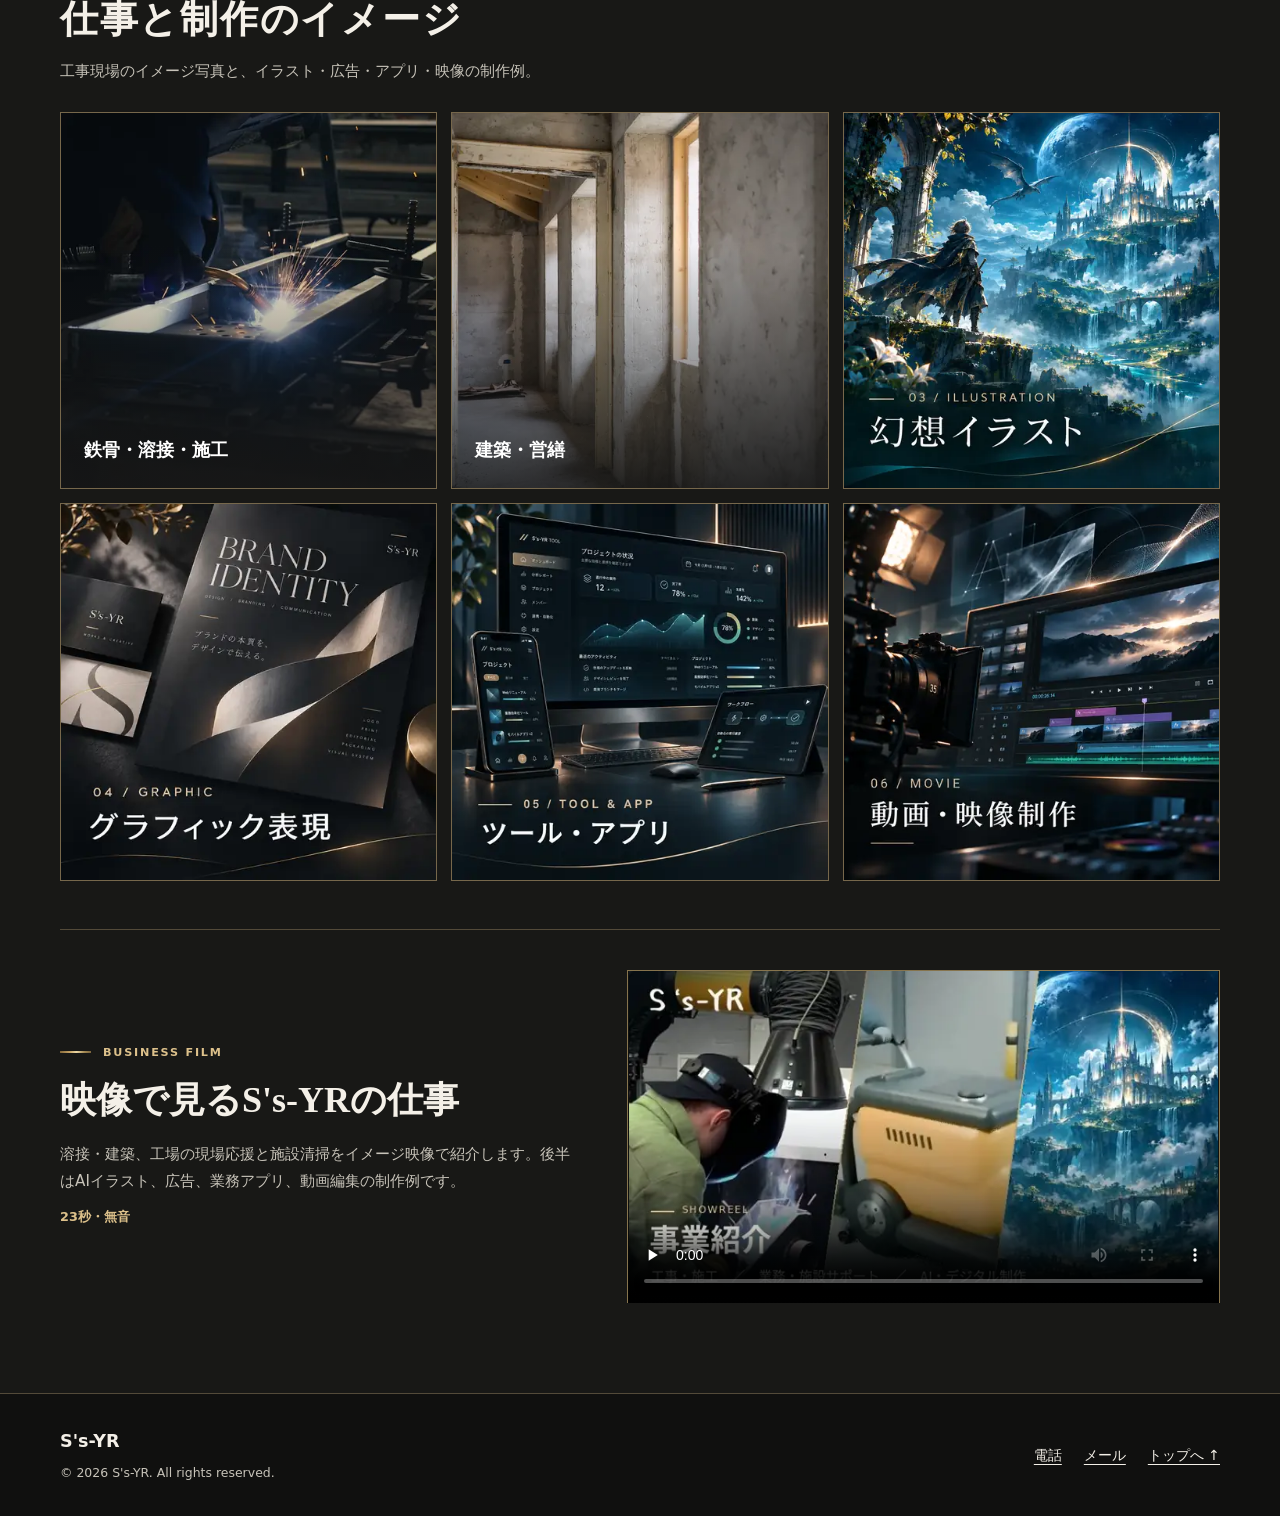
==== commit 933bdf4a: "Prioritize download-free contact fallback and copy missing organization fields" ====
--- a/index.html
+++ b/index.html
@@ -17,8 +17,8 @@
   <title>S's-YR | 川合 伸次 ― デジタル名刺</title>
   <link rel="stylesheet" href="./assets/site.css?v=silver-trim-2">
   <link rel="stylesheet" href="./assets/card.css?v=engraved-2">
-<link rel="stylesheet" href="./assets/contact-import.css?v=direct-2">
-  <script src="./assets/contact-import.js?v=direct-3-review" defer data-contact-name="川合 伸次" data-contact-edition="business"></script>
+<link rel="stylesheet" href="./assets/contact-import.css?v=direct-4">
+  <script src="./assets/contact-import.js?v=direct-4" defer data-contact-name="川合 伸次" data-contact-edition="business"></script>
 </head>
 <body>
   <header class="topbar wrap">
--- a/assets/contact-import.css
+++ b/assets/contact-import.css
@@ -46,3 +46,33 @@
 .contact-fields dd { margin: 0; overflow-wrap: anywhere; user-select: all; -webkit-user-select: all; }
 .contact-back { width: fit-content; margin: .5rem auto 0; text-underline-offset: .22em; }
 .contact-page :focus-visible, .contact-retry:focus-visible { outline: 3px solid #1d58a8; outline-offset: 2px; }
+
+/* Only the registration guide changes; the card artwork is untouched. */
+.contact-fields div:has(.contact-copy) {
+  grid-template-columns: 3.5em minmax(0,1fr) auto;
+  align-items: center;
+  gap: .4rem;
+}
+.contact-copy {
+  min-height: 44px;
+  padding: .3rem .55rem;
+  border: 1px solid #687687;
+  border-radius: 3px;
+  background: #edf1f5;
+  color: #202c42;
+  font: 650 .85rem/1.3 system-ui, sans-serif;
+  cursor: pointer;
+}
+.contact-copy-status { min-height: 1.5em; }
+.contact-last-resort { margin-top: 1rem; border-top: 1px solid #939da9; padding-top: .9rem; }
+.contact-last-resort h2 { font-size: .95rem; margin: 0 0 .45rem; }
+.contact-last-resort a {
+  display: block;
+  min-height: 44px;
+  padding: .6rem .8rem;
+  border: 1px solid #687687;
+  text-align: center;
+  color: #202c42;
+  background: #edf1f5;
+  text-decoration: none;
+}
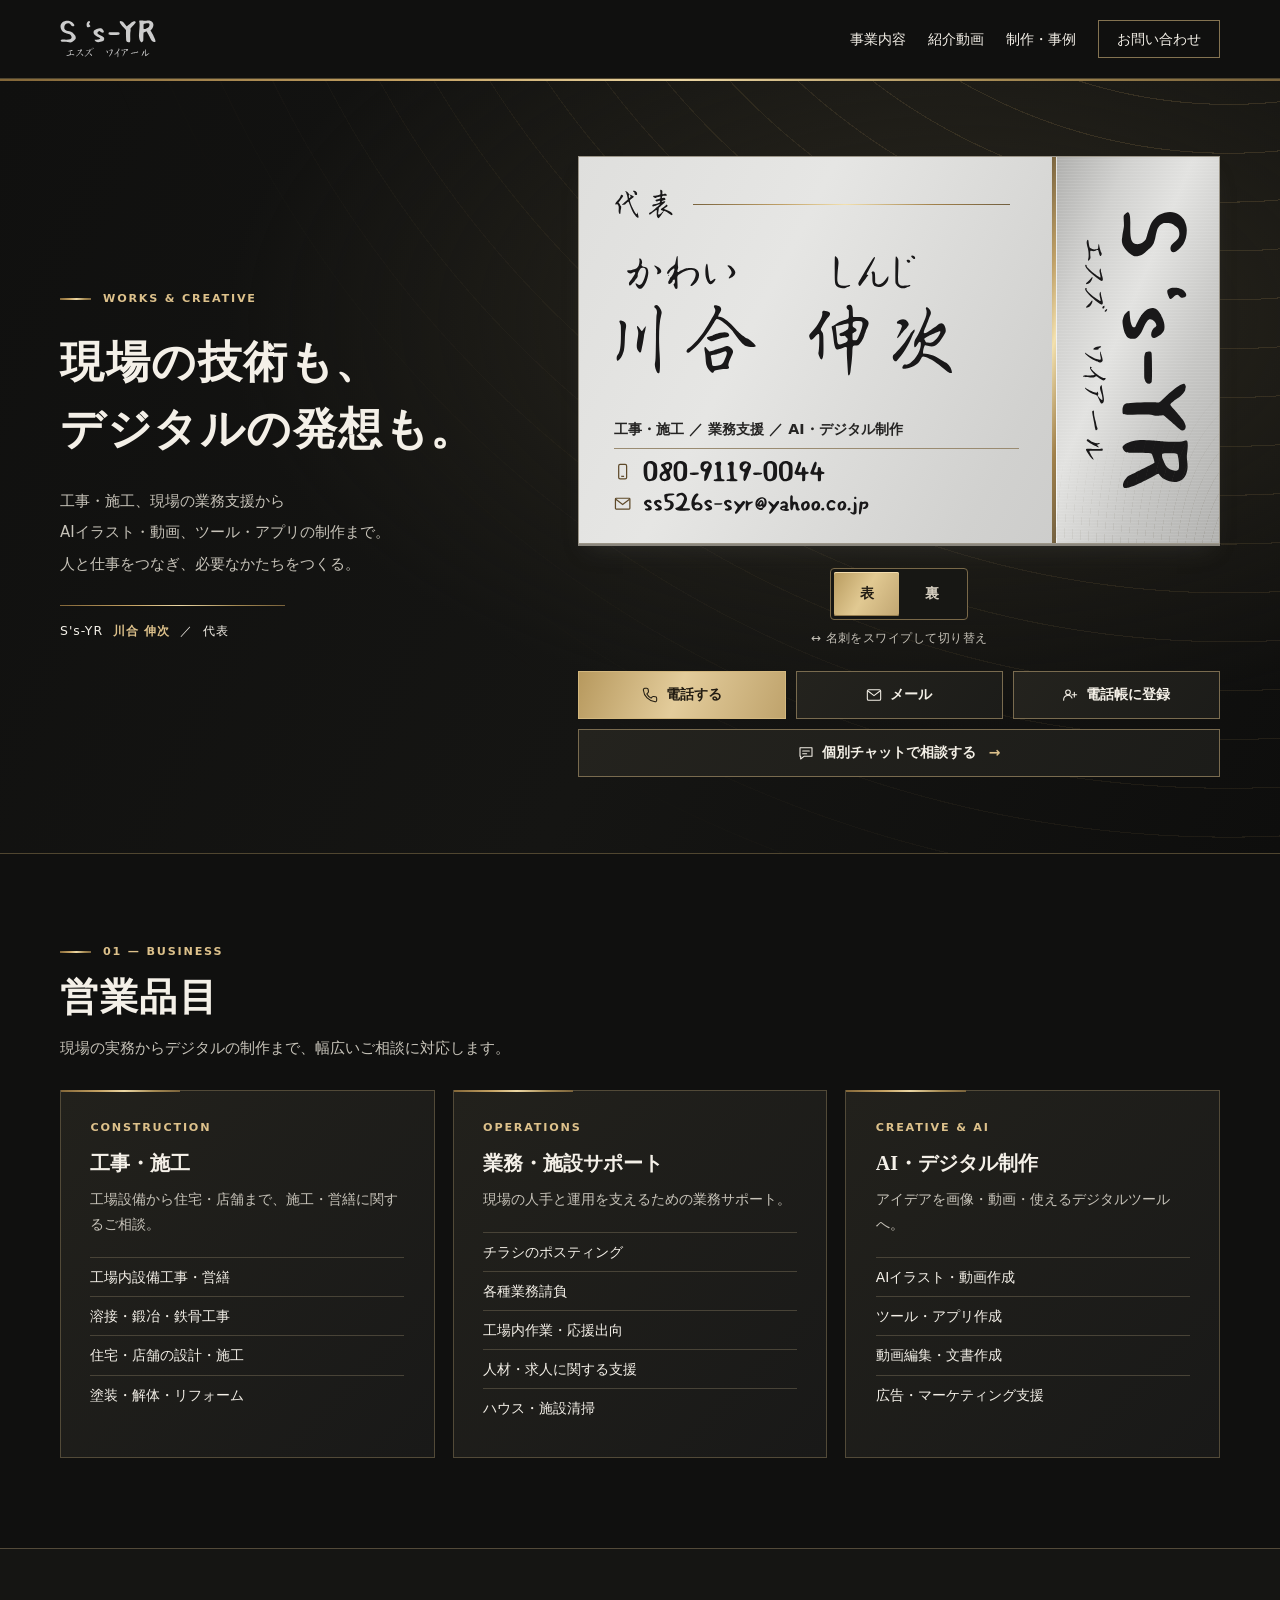
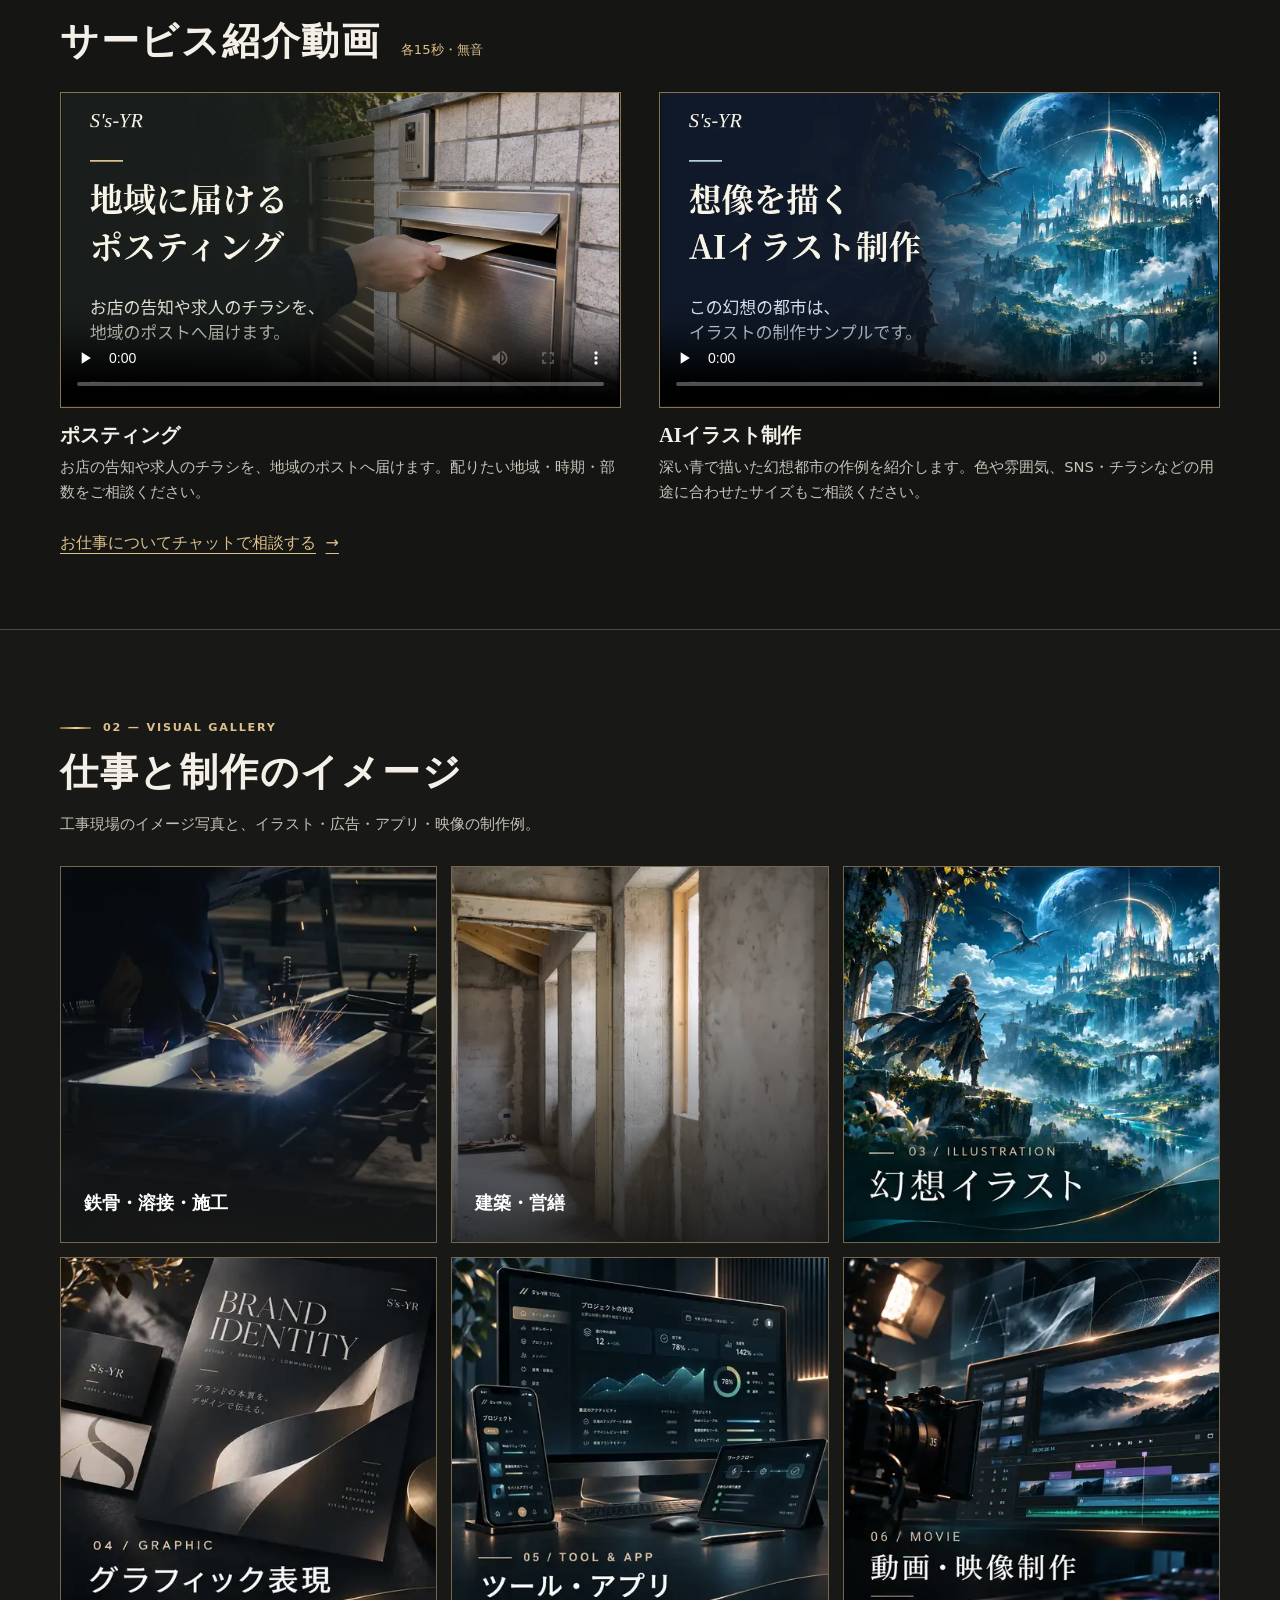
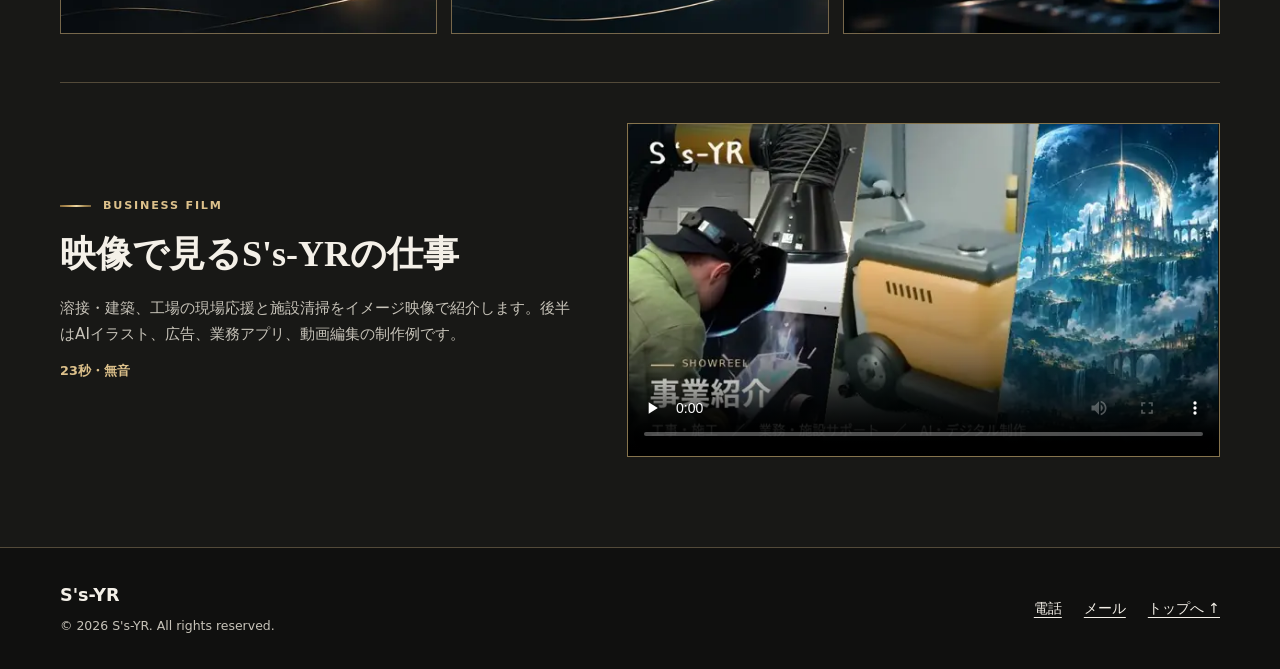
==== commit 6ad99477: "S’s-YR事業用名刺にサービス説明動画と個別相談チャットを追加" ====
--- a/index.html
+++ b/index.html
@@ -9,23 +9,37 @@
   <meta property="og:locale" content="ja_JP">
   <meta property="og:title" content="S's-YR | 川合 伸次 ― デジタル名刺">
   <meta property="og:description" content="工事・施工 × 現場サポート × AI・デジタル制作。名刺・営業品目・制作イメージ・連絡先を一つに。">
-  <meta property="og:image" content="https://mumei-s.github.io/ssyr-business-card/assets/og-card.svg">
+  <meta property="og:image" content="https://mumei-s.github.io/ssyr-business-card/shinji/logo-silver.webp?v=share-2">
   <meta name="color-scheme" content="dark">
-  <link rel="icon" type="image/svg+xml" href="./assets/favicon.svg">
-  
   <link rel="manifest" href="./manifest.webmanifest">
   <title>S's-YR | 川合 伸次 ― デジタル名刺</title>
-  <link rel="stylesheet" href="./assets/site.css?v=silver-trim-2">
+  <link rel="stylesheet" href="./assets/site.css?v=business-films-1">
   <link rel="stylesheet" href="./assets/card.css?v=engraved-2">
 <link rel="stylesheet" href="./assets/contact-import.css?v=direct-4">
+  <link rel="stylesheet" href="./business-chat/chat.css">
+  <script defer src="./shinji/notice-common.js?v=business-1" data-edition="business"></script>
+  <script defer src="./business-chat/card.js"></script>
   <script src="./assets/contact-import.js?v=direct-4" defer data-contact-name="川合 伸次" data-contact-edition="business"></script>
+
+  <link rel="icon" type="image/png" sizes="96x96" href="./shinji/brand-96.png?v=share-2">
+  <link rel="shortcut icon" href="./shinji/brand-96.png?v=share-2" type="image/png">
+  <link rel="apple-touch-icon" href="./shinji/logo-spectrum.webp">
+  <meta property="og:site_name" content="S's-YR">
+  <meta property="og:image:type" content="image/webp">
+  <meta property="og:image:width" content="256">
+  <meta property="og:image:height" content="256">
+  <meta property="og:image:alt" content="S's-YR 銀白ロゴ">
+  <meta property="og:url" content="https://mumei-s.github.io/ssyr-business-card/">
 </head>
 <body>
   <header class="topbar wrap">
     <div class="wordmark"><img src="./assets/lettering/wordmark.svg" width="361" height="89" alt="S's-YR"><img class="brand-reading" src="./assets/lettering/wordmark-kana.svg" width="289" height="37" alt="エスズ ワイアール"></div>
-    <nav class="top-right" aria-label="メインナビゲーション"><a href="#services">事業内容</a><a href="#works">制作・事例</a><a class="top-pill" href="#contact">お問い合わせ</a></nav>
+    <nav class="top-right" aria-label="メインナビゲーション"><a href="#services">事業内容</a><a href="#business-videos">紹介動画</a><a href="#works">制作・事例</a><a class="top-pill" href="#contact">お問い合わせ</a></nav>
   </header>
   <main>
+    <div class="business-unread" id="business-chat-unread" hidden>
+      <a class="wrap" href="./business-chat/"><span><strong>新着メッセージあり</strong><span id="business-chat-count"></span></span><span>チャットを開く →</span></a>
+    </div>
     <section class="hero" id="card">
       <div class="wrap hero-top">
         <div class="intro">
@@ -67,6 +81,7 @@
             <a class="action primary" href="tel:08091190044"><svg viewBox="0 0 24 24" aria-hidden="true"><path d="M22 16.8v3a2.2 2.2 0 0 1-2.4 2.2A19.5 19.5 0 0 1 2 4.4 2.2 2.2 0 0 1 4.2 2h3a2.2 2.2 0 0 1 2.1 1.9l.4 3a2 2 0 0 1-.6 1.7L7.3 10.4a16 16 0 0 0 6.3 6.3l1.8-1.8a2 2 0 0 1 1.7-.6l3 .4a2.2 2.2 0 0 1 1.9 2.1z"/></svg>電話する</a>
             <a class="action" href="mailto:ss526s-syr@yahoo.co.jp?subject=S%27s-YR%E3%81%B8%E3%81%AE%E3%81%8A%E5%95%8F%E3%81%84%E5%90%88%E3%82%8F%E3%81%9B"><svg viewBox="0 0 24 24" aria-hidden="true"><rect x="2" y="4" width="20" height="16" rx="2"/><path d="m3 6 9 7 9-7"/></svg>メール</a>
             <a class="action" href="./contact.html" data-add-contact><svg viewBox="0 0 24 24" aria-hidden="true"><circle cx="9" cy="8" r="3.5"/><path d="M2.5 20v-1a6.5 6.5 0 0 1 12.5-2.5M18.5 8v7m-3.5-3.5h7"/></svg>電話帳に登録</a>
+            <a class="action business-chat-link" id="business-chat-link" href="./business-chat/"><svg viewBox="0 0 24 24" aria-hidden="true"><path d="M3 4h18v13H9l-5 4v-4H3z"/><path d="M7 9h10m-10 4h6"/></svg>個別チャットで相談する <span aria-hidden="true">→</span></a>
           </div>
         </div>
       </div>
@@ -75,10 +90,41 @@
       <div class="section-head"><div><div class="number">01 — BUSINESS</div><h2>営業品目</h2><p>現場の実務からデジタルの制作まで、幅広いご相談に対応します。</p></div></div>
       <div class="service-grid">
         <article class="service"><div class="icon-row">CONSTRUCTION</div><h3>工事・施工</h3><p>工場設備から住宅・店舗まで、施工・営繕に関するご相談。</p><ul><li>工場内設備工事・営繕</li><li>溶接・鍛冶・鉄骨工事</li><li>住宅・店舗の設計・施工</li><li>塗装・解体・リフォーム</li></ul></article>
-        <article class="service"><div class="icon-row">OPERATIONS</div><h3>業務・施設サポート</h3><p>現場の人手と運用を支えるための業務サポート。</p><ul><li>各種業務請負</li><li>工場内作業・応援出向</li><li>人材・求人に関する支援</li><li>ハウス・施設清掃</li></ul></article>
+        <article class="service"><div class="icon-row">OPERATIONS</div><h3>業務・施設サポート</h3><p>現場の人手と運用を支えるための業務サポート。</p><ul><li>チラシのポスティング</li><li>各種業務請負</li><li>工場内作業・応援出向</li><li>人材・求人に関する支援</li><li>ハウス・施設清掃</li></ul></article>
         <article class="service"><div class="icon-row">CREATIVE &amp; AI</div><h3>AI・デジタル制作</h3><p>アイデアを画像・動画・使えるデジタルツールへ。</p><ul><li>AIイラスト・動画作成</li><li>ツール・アプリ作成</li><li>動画編集・文書作成</li><li>広告・マーケティング支援</li></ul></article>
       </div>
     </div></section>
+    <section class="business-videos" id="business-videos" aria-labelledby="service-videos-title">
+      <div class="wrap">
+        <div class="service-film-heading">
+          <h2 id="service-videos-title">サービス紹介動画</h2>
+          <span>各15秒・無音</span>
+        </div>
+        <div class="service-film-grid">
+          <figure id="posting-video">
+            <video controls playsinline preload="none" width="960" height="540" poster="./assets/business-video/posting.webp" aria-labelledby="posting-title" aria-describedby="posting-description">
+              <source src="./assets/business-video/posting.mp4" type="video/mp4">
+              <a href="./assets/business-video/posting.mp4">ポスティングの動画を開く</a>
+            </video>
+            <figcaption>
+              <h3 id="posting-title">ポスティング</h3>
+              <p id="posting-description">お店の告知や求人のチラシを、地域のポストへ届けます。配りたい地域・時期・部数をご相談ください。</p>
+            </figcaption>
+          </figure>
+          <figure id="illustration-video">
+            <video controls playsinline preload="none" width="960" height="540" poster="./assets/business-video/illustration.webp" aria-labelledby="illustration-title" aria-describedby="illustration-description">
+              <source src="./assets/business-video/illustration.mp4" type="video/mp4">
+              <a href="./assets/business-video/illustration.mp4">AIイラスト制作の動画を開く</a>
+            </video>
+            <figcaption>
+              <h3 id="illustration-title">AIイラスト制作</h3>
+              <p id="illustration-description">深い青で描いた幻想都市の作例を紹介します。色や雰囲気、SNS・チラシなどの用途に合わせたサイズもご相談ください。</p>
+            </figcaption>
+          </figure>
+        </div>
+        <a class="service-chat" href="./business-chat/">お仕事についてチャットで相談する <span aria-hidden="true">→</span></a>
+      </div>
+    </section>
     <section class="block portfolio" id="works"><div class="wrap">
       <div class="section-head"><div><div class="number">02 — VISUAL GALLERY</div><h2>仕事と制作のイメージ</h2><p>工事現場のイメージ写真と、イラスト・広告・アプリ・映像の制作例。</p></div></div>
       <div class="media-grid">
@@ -115,4 +161,4 @@
     })();
   </script>
 </body>
-</html>+</html>
--- a/assets/site.css
+++ b/assets/site.css
@@ -118,6 +118,42 @@
 .movie-grid h3 { margin: 9px 0; font-size: clamp(23px, 3vw, 36px); }
 .movie-grid video, .film video { width: 100%; height: auto; aspect-ratio: 16/9; background: #10100f; border: 1px solid #86744d; }
 .technical, .film p + p { margin: 12px 0 0; color: var(--gold); font-size: .8rem; font-weight: 600; }
+.business-videos {
+  padding: clamp(36px, 5vw, 72px) 0;
+  background: #151513;
+  border-top: 1px solid var(--rule);
+}
+.service-film-heading {
+  display: flex;
+  align-items: baseline;
+  flex-wrap: wrap;
+  gap: 4px 20px;
+  margin-bottom: 22px;
+}
+.business-videos .service-film-heading h2 {
+  margin: 0;
+  font: 600 clamp(26px, 3vw, 42px)/1.5 var(--serif);
+  letter-spacing: .045em;
+}
+.service-film-heading span { color: var(--gold); font-size: .82rem; white-space: nowrap; }
+.service-film-grid {
+  display: grid;
+  grid-template-columns: repeat(2, minmax(0, 1fr));
+  gap: clamp(24px, 3vw, 44px);
+}
+.service-film-grid figure { margin: 0; scroll-margin-top: 1rem; }
+.service-film-grid video {
+  display: block;
+  width: 100%;
+  height: auto;
+  aspect-ratio: 16/9;
+  background: var(--ground);
+  border: 1px solid #86744d;
+}
+.service-film-grid video:focus-visible { outline: 3px solid var(--gold); outline-offset: 3px; }
+.service-film-grid h3 { margin: 12px 0 3px; font: 600 1.25rem/1.55 var(--serif); }
+.service-film-grid p { margin: 0; font-size: .92rem; color: var(--secondary); }
+.service-chat { display: inline-flex; align-items: center; gap: .6em; min-height: 44px; margin-top: 16px; color: var(--gold); text-underline-offset: .3em; }
 footer, .footer { padding-block: 32px; }
 .footer-grid, .footer { display: flex; justify-content: space-between; align-items: center; gap: 20px; }
 .footer-grid h3 { margin: 0 0 5px; font-size: 1.1rem; }
@@ -136,6 +172,13 @@
   header a { font-size: .82rem; }
   .top-right { gap: 12px; }
   .top-right .top-pill { display: none; }
+  .topbar .top-right { gap: clamp(6px, 2.5vw, 12px); }
+  .topbar .top-right a:not(.top-pill) {
+    display: inline-flex;
+    align-items: center;
+    min-height: 44px;
+    white-space: nowrap;
+  }
   .hero { padding: 28px 0 44px; }
   .hero-top { display: flex; flex-direction: column; align-items: stretch; gap: 34px; }
   .card-stage { order: -1; }
@@ -148,6 +191,7 @@
   .action { padding-inline: 4px; gap: 4px; font-size: clamp(11px, 3.1vw, 14px); }
   .action svg { width: 14px; height: 14px; }
   .service-grid, .cols, .movie-grid, .film { grid-template-columns: 1fr; }
+  .service-film-grid { grid-template-columns: 1fr; }
   .media-grid { grid-template-columns: repeat(2, minmax(0, 1fr)); gap: 8px; }
   .footer-grid, .footer { flex-direction: column; align-items: flex-start; }
 }
--- a/assets/contact-import.css
+++ b/assets/contact-import.css
@@ -36,7 +36,7 @@
 .contact-hint, .contact-note { margin: .75rem 0; }
 .contact-note { color: #384252; font-size: .9rem; }
 .contact-methods { display: grid; gap: .55rem; }
-.contact-methods a, .contact-back { display: block; min-height: 44px; padding: .6rem .8rem; text-align: center; color: #202c42; }
+.contact-methods a, .contact-back, .contact-chat { display: block; min-height: 44px; padding: .6rem .8rem; text-align: center; color: #202c42; }
 .contact-methods a { background: #edf1f5; border: 1px solid #687687; font-weight: 650; text-decoration: none; }
 .contact-methods a:first-child { background: #202d44; border-color: #202d44; color: #fff; }
 .contact-methods [hidden] { display: none; }
@@ -44,7 +44,7 @@
 .contact-fields div { display: grid; grid-template-columns: 4em minmax(0,1fr); padding: .42rem 0; border-bottom: 1px solid #a8b0bb; }
 .contact-fields dt { font-weight: 650; }
 .contact-fields dd { margin: 0; overflow-wrap: anywhere; user-select: all; -webkit-user-select: all; }
-.contact-back { width: fit-content; margin: .5rem auto 0; text-underline-offset: .22em; }
+.contact-back, .contact-chat { width: fit-content; margin: .5rem auto 0; text-underline-offset: .22em; }
 .contact-page :focus-visible, .contact-retry:focus-visible { outline: 3px solid #1d58a8; outline-offset: 2px; }
 
 /* Only the registration guide changes; the card artwork is untouched. */
--- a/business-chat/chat.css
+++ b/business-chat/chat.css
@@ -0,0 +1,62 @@
+.business-chat-link { grid-column: 1 / -1; }
+.business-chat-link span { margin-left: 5px; color: var(--gold); }
+.business-unread { background: #e2cfaa; color: #251f13; }
+.business-unread a {
+  display: flex; justify-content: space-between; align-items: center; flex-wrap: wrap;
+  gap: 6px 16px; padding-block: 12px; text-decoration: none; font-size: .9rem;
+}
+.business-unread a:hover { text-decoration: underline; }
+#business-chat-count { margin-left: .75em; }
+.business-chat-page [hidden], .business-unread[hidden] { display: none; }
+.business-chat-header, .chat-shell { width: min(720px, calc(100% - 40px)); margin: 0 auto; }
+.business-chat-header { padding-block: 18px; border-bottom: 1px solid var(--rule); }
+.business-chat-header img { width: 104px; height: auto; filter: brightness(0) invert(82%); }
+.business-chat-header > a:last-child { color: var(--secondary); text-decoration: underline; text-underline-offset: 4px; }
+.chat-shell { padding: clamp(30px, 6vw, 68px) 0 max(50px, env(safe-area-inset-bottom)); }
+.chat-shell h1, .chat-shell h2, .chat-shell h3, .chat-shell p { margin-top: 0; }
+.chat-shell h1 { margin-bottom: 6px; font: 600 clamp(2rem, 5vw, 3rem)/1.45 var(--serif); letter-spacing: .04em; }
+.chat-intro, .chat-panel > p, .chat-guide { color: var(--secondary); }
+#feedback:not(:empty) { padding: 10px 14px; background: #211f19; border-left: 3px solid var(--gold); }
+#feedback.error { border-color: #dfa196; }
+.chat-panel {
+  margin-top: 22px; padding: clamp(19px, 4vw, 34px);
+  border: 1px solid var(--rule); background: #191915;
+}
+.chat-panel h2 { margin-bottom: 10px; font: 600 1.42rem/1.5 var(--serif); }
+.chat-panel h3 { margin: .3em 0; font-size: 1rem; }
+.chat-panel form { display: grid; gap: 8px; }
+.chat-panel label { font-weight: 600; margin-top: 8px; }
+.chat-panel label small { margin-left: 4px; font-size: .74rem; color: var(--gold); }
+.chat-panel input:not([type=checkbox]), .chat-panel textarea {
+  width: 100%; min-height: 44px; padding: 11px 13px; border: 1px solid #837763;
+  background: #10110f; color: #f4f0e8; border-radius: 2px; font: inherit; font-size: 1rem; line-height: 1.5;
+}
+.chat-panel textarea { resize: vertical; }
+.chat-panel :is(input, textarea, button):focus-visible { outline: 2px solid var(--gold); outline-offset: 3px; }
+.chat-panel input[type=checkbox] { width: 1.12rem; height: 1.12rem; flex: none; accent-color: var(--gold); }
+.chat-panel .push-choice { display: flex; align-items: center; gap: 7px; margin: 10px 0 1px; }
+.chat-guide { margin: 0; font-size: .88rem; }
+.chat-panel form .btn { justify-self: start; margin-top: 10px; padding-inline: 24px; }
+.chat-panel .btn:disabled, .chat-panel button:disabled { cursor: default; opacity: .6; }
+.chat-heading, .chat-actions { display: flex; justify-content: space-between; align-items: center; flex-wrap: wrap; gap: 10px; }
+.chat-heading h2 { margin: 0; }
+.chat-tool, .message-meta button {
+  padding: 4px 10px; min-height: 32px; border: 1px solid #8a7c65; border-radius: 2px;
+  background: transparent; color: var(--ink); font-size: .85rem;
+}
+#identity, #notification-state { color: var(--gold); font-size: .88rem; }
+#identity { margin-top: 4px; overflow-wrap: anywhere; }
+#message-list { max-height: 60vh; overflow-y: auto; display: grid; gap: 12px; padding: 2px; margin-block: 16px; }
+.empty-chat { padding-block: 16px; border-block: 1px solid var(--rule); color: var(--secondary); font-size: .92rem; }
+.bubble { max-width: 90%; padding: 12px 16px; border: 1px solid #4b4941; border-radius: 6px; overflow-wrap: anywhere; }
+.bubble.mine { justify-self: end; background: #302b20; border-color: #695b41; }
+.bubble.theirs { justify-self: start; background: #22231f; }
+.sender { font-size: .82rem; letter-spacing: .03em; color: var(--gold); }
+.bubble .message-body { white-space: pre-wrap; margin: 3px 0 9px; }
+.message-meta { display: flex; align-items: center; flex-wrap: wrap; gap: 8px; color: var(--secondary); font-size: .75rem; }
+.chat-shell #notice-guide { margin: 8px 0 12px; font-size: .92rem; }
+@media (max-width: 460px) {
+  .business-chat-page .btn { width: 100%; }
+  .chat-panel { padding: 17px; }
+  .chat-shell, .business-chat-header { width: calc(100% - 28px); }
+}
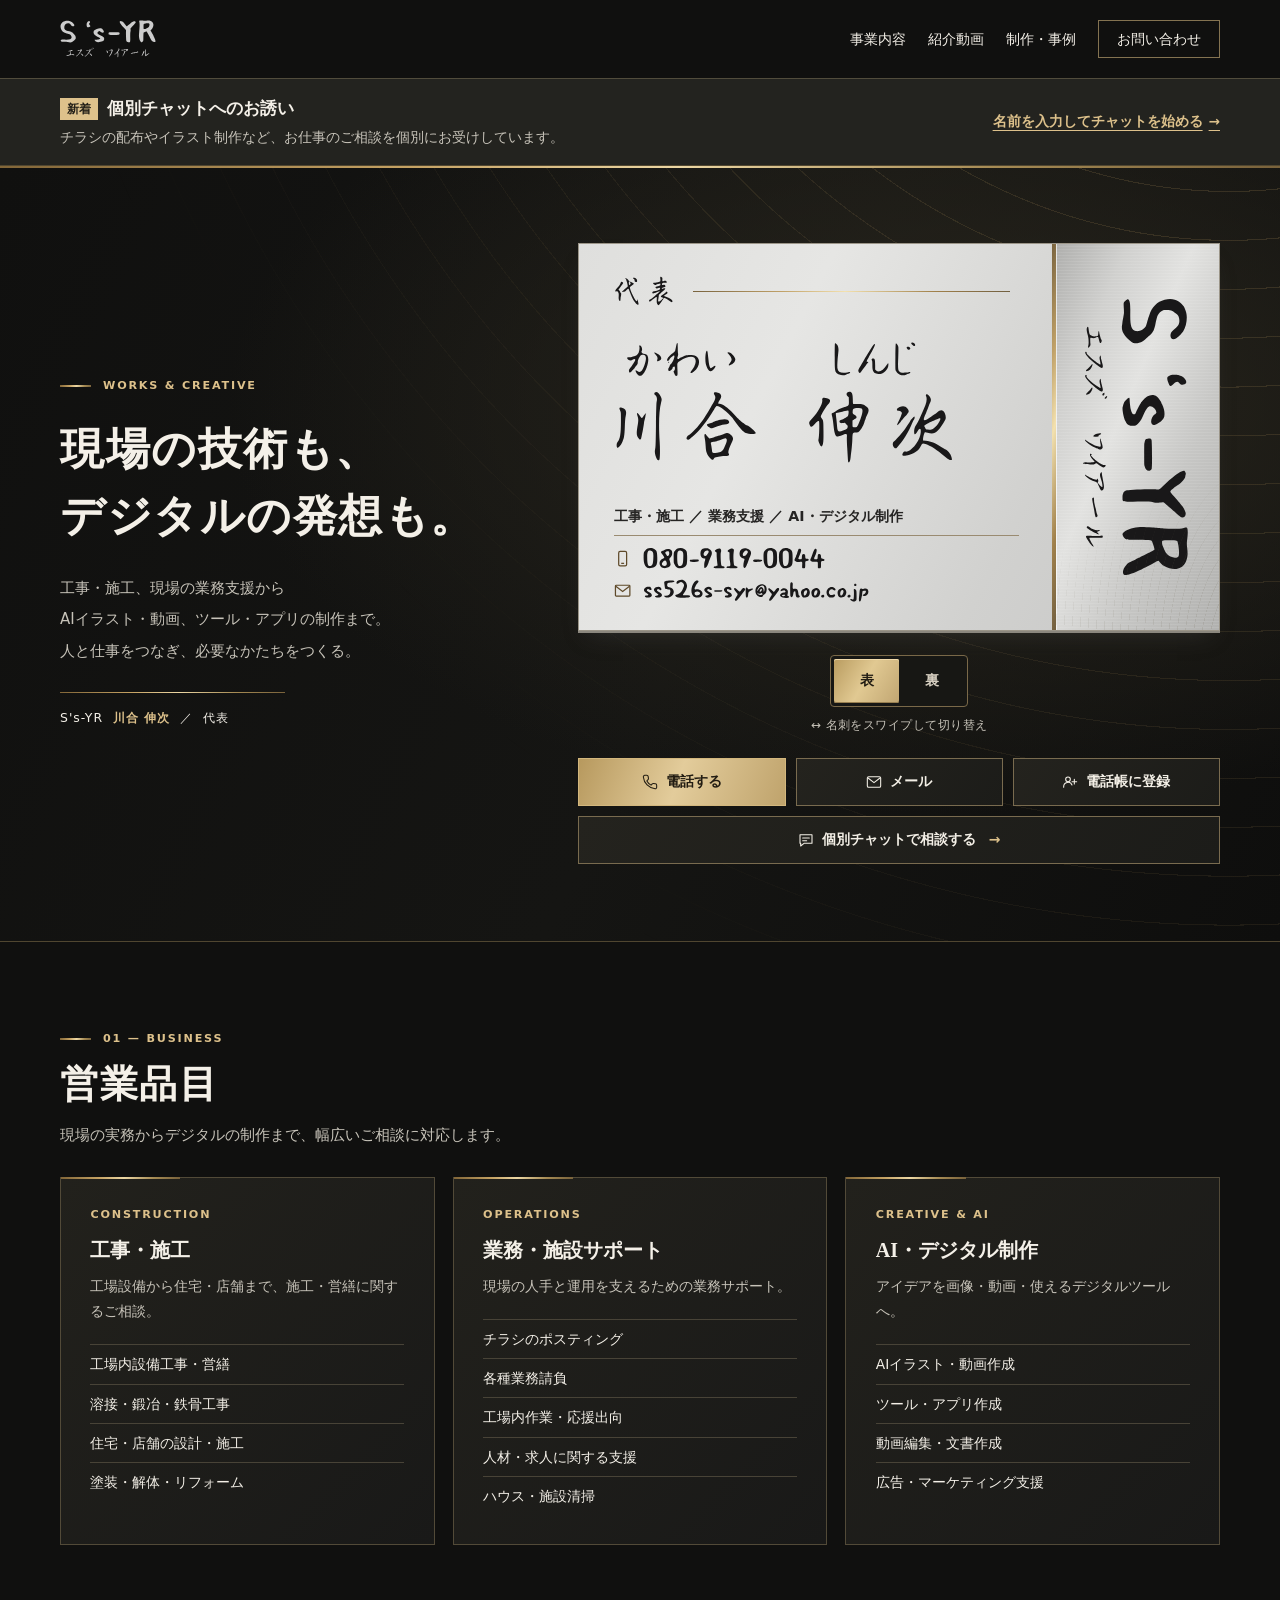
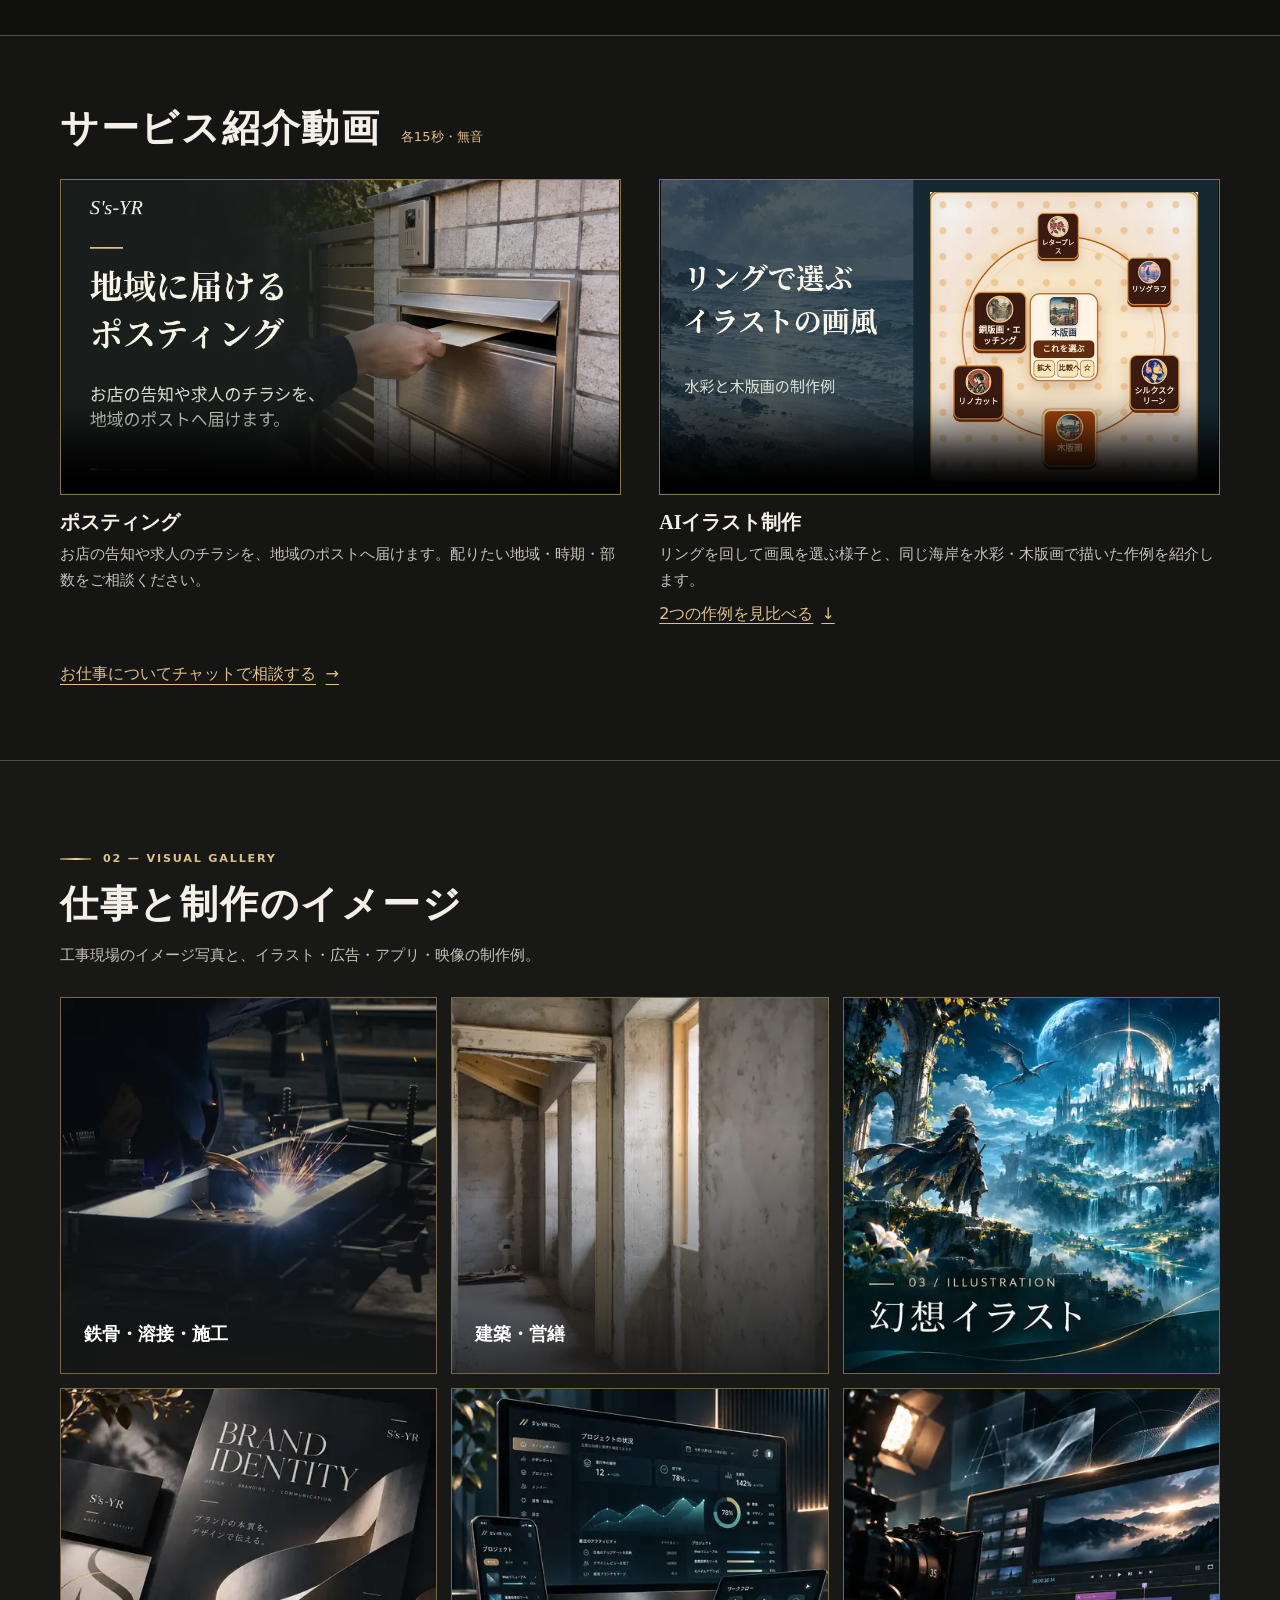
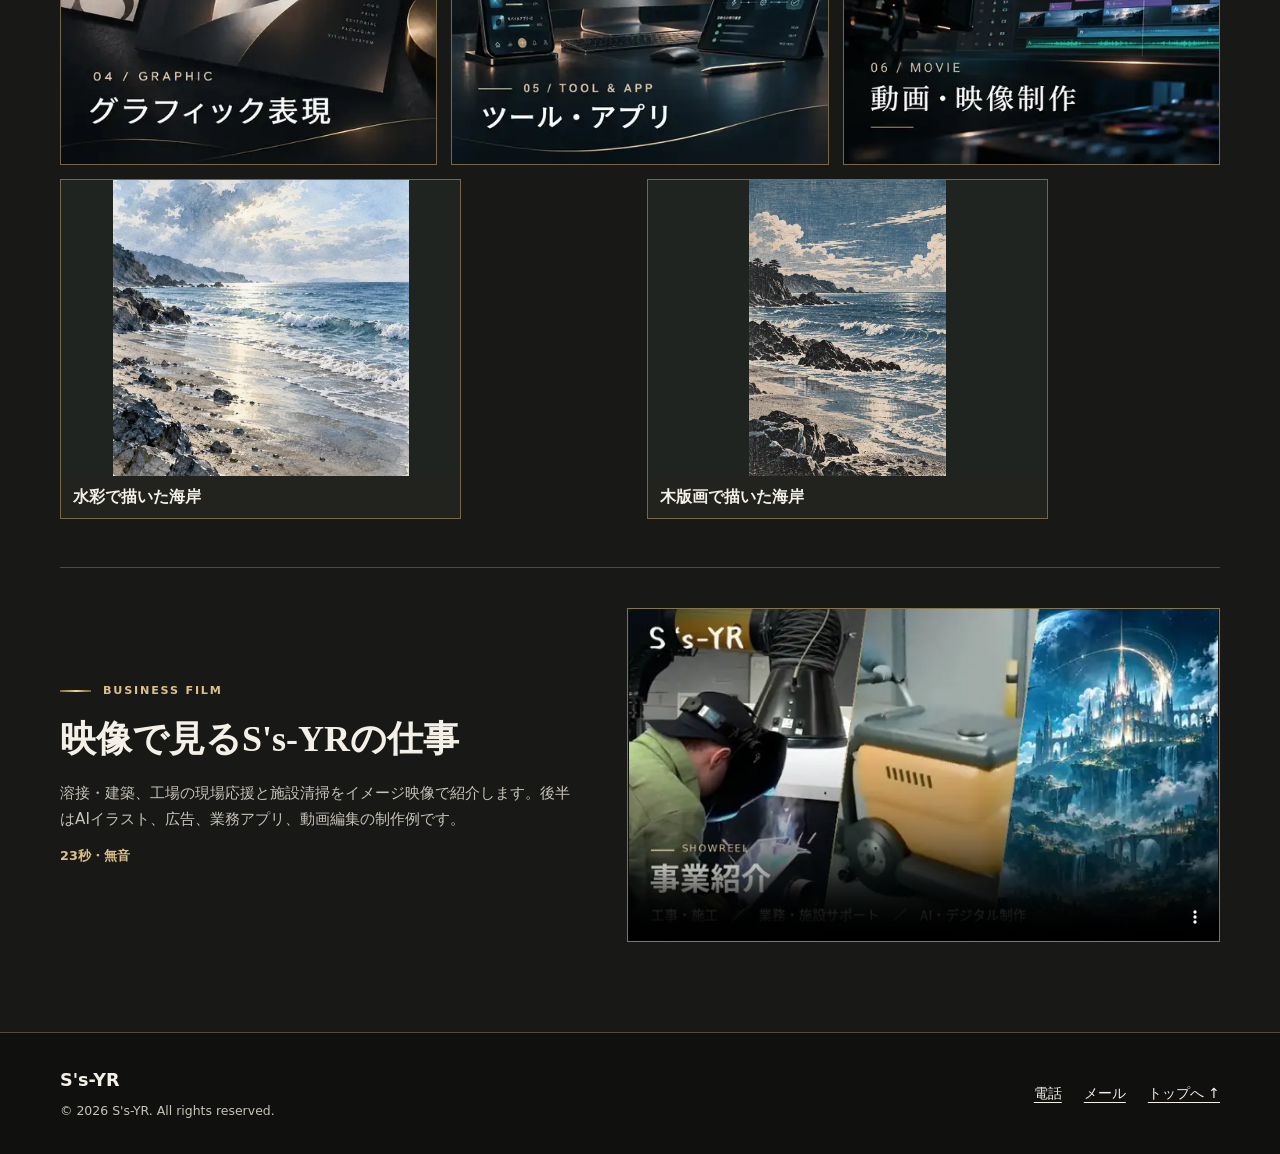
==== commit 76b43b8a: "事業用名刺の先頭にチャットのお誘いを出し、画風の回転リングと制作例を紹介" ====
--- a/index.html
+++ b/index.html
@@ -13,12 +13,12 @@
   <meta name="color-scheme" content="dark">
   <link rel="manifest" href="./manifest.webmanifest">
   <title>S's-YR | 川合 伸次 ― デジタル名刺</title>
-  <link rel="stylesheet" href="./assets/site.css?v=business-films-1">
+  <link rel="stylesheet" href="./assets/site.css?v=shore-samples-1">
   <link rel="stylesheet" href="./assets/card.css?v=engraved-2">
 <link rel="stylesheet" href="./assets/contact-import.css?v=direct-4">
-  <link rel="stylesheet" href="./business-chat/chat.css">
+  <link rel="stylesheet" href="./business-chat/chat.css?v=invitation-1">
   <script defer src="./shinji/notice-common.js?v=business-1" data-edition="business"></script>
-  <script defer src="./business-chat/card.js"></script>
+  <script defer src="./business-chat/card.js?v=invitation-1"></script>
   <script src="./assets/contact-import.js?v=direct-4" defer data-contact-name="川合 伸次" data-contact-edition="business"></script>
 
   <link rel="icon" type="image/png" sizes="96x96" href="./shinji/brand-96.png?v=share-2">
@@ -40,6 +40,15 @@
     <div class="business-unread" id="business-chat-unread" hidden>
       <a class="wrap" href="./business-chat/"><span><strong>新着メッセージあり</strong><span id="business-chat-count"></span></span><span>チャットを開く →</span></a>
     </div>
+    <aside id="business-chat-invitation" class="business-invitation" aria-labelledby="business-invitation-title" hidden>
+      <div class="wrap">
+        <div>
+          <p class="invitation-heading"><span>新着</span><strong id="business-invitation-title">個別チャットへのお誘い</strong></p>
+          <p>チラシの配布やイラスト制作など、お仕事のご相談を個別にお受けしています。</p>
+        </div>
+        <a href="./business-chat/">名前を入力してチャットを始める <span aria-hidden="true">→</span></a>
+      </div>
+    </aside>
     <section class="hero" id="card">
       <div class="wrap hero-top">
         <div class="intro">
@@ -112,13 +121,14 @@
             </figcaption>
           </figure>
           <figure id="illustration-video">
-            <video controls playsinline preload="none" width="960" height="540" poster="./assets/business-video/illustration.webp" aria-labelledby="illustration-title" aria-describedby="illustration-description">
-              <source src="./assets/business-video/illustration.mp4" type="video/mp4">
-              <a href="./assets/business-video/illustration.mp4">AIイラスト制作の動画を開く</a>
+            <video controls playsinline preload="none" width="960" height="540" poster="./assets/business-video/illustration.webp?v=style-wheel-1" aria-labelledby="illustration-title" aria-describedby="illustration-description">
+              <source src="./assets/business-video/illustration.mp4?v=style-wheel-1" type="video/mp4">
+              <a href="./assets/business-video/illustration.mp4?v=style-wheel-1">AIイラスト制作の動画を開く</a>
             </video>
             <figcaption>
               <h3 id="illustration-title">AIイラスト制作</h3>
-              <p id="illustration-description">深い青で描いた幻想都市の作例を紹介します。色や雰囲気、SNS・チラシなどの用途に合わせたサイズもご相談ください。</p>
+              <p id="illustration-description">リングを回して画風を選ぶ様子と、同じ海岸を水彩・木版画で描いた作例を紹介します。</p>
+              <a class="sample-jump" href="#shore-samples">2つの作例を見比べる <span aria-hidden="true">↓</span></a>
             </figcaption>
           </figure>
         </div>
@@ -134,6 +144,10 @@
         <button class="media-tile art" data-full="./assets/portfolio-graphic-hd.webp" data-caption="オリジナルのグラフィック・広告表現サンプル" type="button"><img loading="lazy" decoding="async" width="480" height="480" src="./assets/portfolio-graphic.webp" alt="ロゴと印刷物を組み合わせたブランドデザインの作例"><div class="tile-name"><strong>グラフィック表現</strong></div></button>
         <button class="media-tile art" data-full="./assets/portfolio-app-hd.webp" data-caption="ツール・アプリ制作の画面デザイン例" type="button"><img loading="lazy" decoding="async" width="480" height="480" src="./assets/portfolio-app.webp" alt="業務管理ツールの画面構成イメージ"><div class="tile-name"><strong>ツール・アプリ</strong></div></button>
          <button class="media-tile art" data-full="./assets/portfolio-film-hd.webp" data-caption="映像・動画制作の表現コンセプト（イメージ）" type="button"><img loading="lazy" decoding="async" width="480" height="480" src="./assets/portfolio-film.webp" alt="実写撮影・編集機器を使った高精細な映像制作のイメージ"><div class="tile-name"><strong>動画・映像制作</strong></div></button>
+        <div class="shore-pair" id="shore-samples" role="group" aria-label="同じ海岸をふたつの画風で描いた作例">
+          <button id="shore-watercolor" class="media-tile shore-sample" data-full="./assets/business-video/shore-watercolor-full.webp" data-caption="水彩で描いた海岸" type="button"><img loading="lazy" decoding="async" width="460" height="460" src="./assets/business-video/shore-watercolor-thumb.webp" alt="光がにじむ波打ち際と、遠くにかすむ岬"><strong>水彩で描いた海岸</strong></button>
+          <button id="shore-woodcut" class="media-tile shore-sample" data-full="./assets/business-video/shore-woodcut-full.webp" data-caption="木版画で描いた海岸" type="button"><img loading="lazy" decoding="async" width="307" height="460" src="./assets/business-video/shore-woodcut-thumb.webp" alt="濃い藍色と細い彫り跡で表現した、同じ海岸の波と岩場"><strong>木版画で描いた海岸</strong></button>
+        </div>
       </div>
 
       <div class="movie-grid">
--- a/assets/site.css
+++ b/assets/site.css
@@ -112,6 +112,13 @@
 .tile-name, .media > span { position: absolute; z-index: 1; left: 6%; bottom: 6%; }
 .tile-name strong, .media > span { font-size: clamp(.9rem, 1.5vw, 1.15rem); }
 .art .tile-name, .media.art span { display: none; }
+.shore-pair { grid-column: 1 / -1; display: grid; grid-template-columns: repeat(2, minmax(0, 1fr)); gap: inherit; scroll-margin-top: 1rem; }
+.shore-sample { display: grid; grid-template-rows: minmax(0, 1fr) auto; aspect-ratio: 1.18; max-height: 340px; background: #202421; }
+.shore-sample img { object-fit: contain; }
+.shore-pair .shore-sample::after { content: none; }
+.shore-sample strong { display: block; padding: 7px 12px; color: var(--ink); background: #22231f; font-size: clamp(.8rem, 1.3vw, 1rem); }
+.shore-pair .shore-sample:hover img, .shore-pair .shore-sample:focus-visible img { transform: none; }
+.sample-jump { display: inline-flex; align-items: center; gap: .5em; min-height: 44px; color: var(--gold); text-underline-offset: .25em; }
 .note { color: var(--secondary); font-size: .84rem; }
 .movie-grid, .film { display: grid; grid-template-columns: .93fr 1.07fr; align-items: center; gap: clamp(24px, 4vw, 60px); }
 .movie-grid { margin-top: 48px; padding-top: 40px; border-top: 1px solid var(--rule); }
--- a/business-chat/chat.css
+++ b/business-chat/chat.css
@@ -7,7 +7,16 @@
 }
 .business-unread a:hover { text-decoration: underline; }
 #business-chat-count { margin-left: .75em; }
-.business-chat-page [hidden], .business-unread[hidden] { display: none; }
+.business-invitation { background: #23231f; border-top: 1px solid #514c3c; }
+.business-invitation .wrap { display: flex; align-items: center; justify-content: space-between; gap: 12px 24px; padding-block: 15px; }
+.business-invitation p { margin: 0; color: var(--secondary); font-size: .85rem; }
+.business-invitation .invitation-heading { display: flex; gap: 9px; align-items: center; color: var(--ink); font-size: 1.05rem; margin-bottom: 3px; }
+.invitation-heading span { color: #211e17; background: var(--gold); padding: 1px 7px; font-size: .72rem; font-weight: 700; }
+.business-invitation a { display: inline-flex; align-items: center; gap: 6px; min-height: 44px; color: var(--gold); font-weight: 650; font-size: .85rem; text-underline-offset: 4px; }
+@media (max-width: 680px) {
+  .business-invitation .wrap { align-items: flex-start; flex-direction: column; gap: 0; padding-block: 12px 3px; }
+}
+.business-chat-page [hidden], .business-unread[hidden], .business-invitation[hidden] { display: none; }
 .business-chat-header, .chat-shell { width: min(720px, calc(100% - 40px)); margin: 0 auto; }
 .business-chat-header { padding-block: 18px; border-bottom: 1px solid var(--rule); }
 .business-chat-header img { width: 104px; height: auto; filter: brightness(0) invert(82%); }
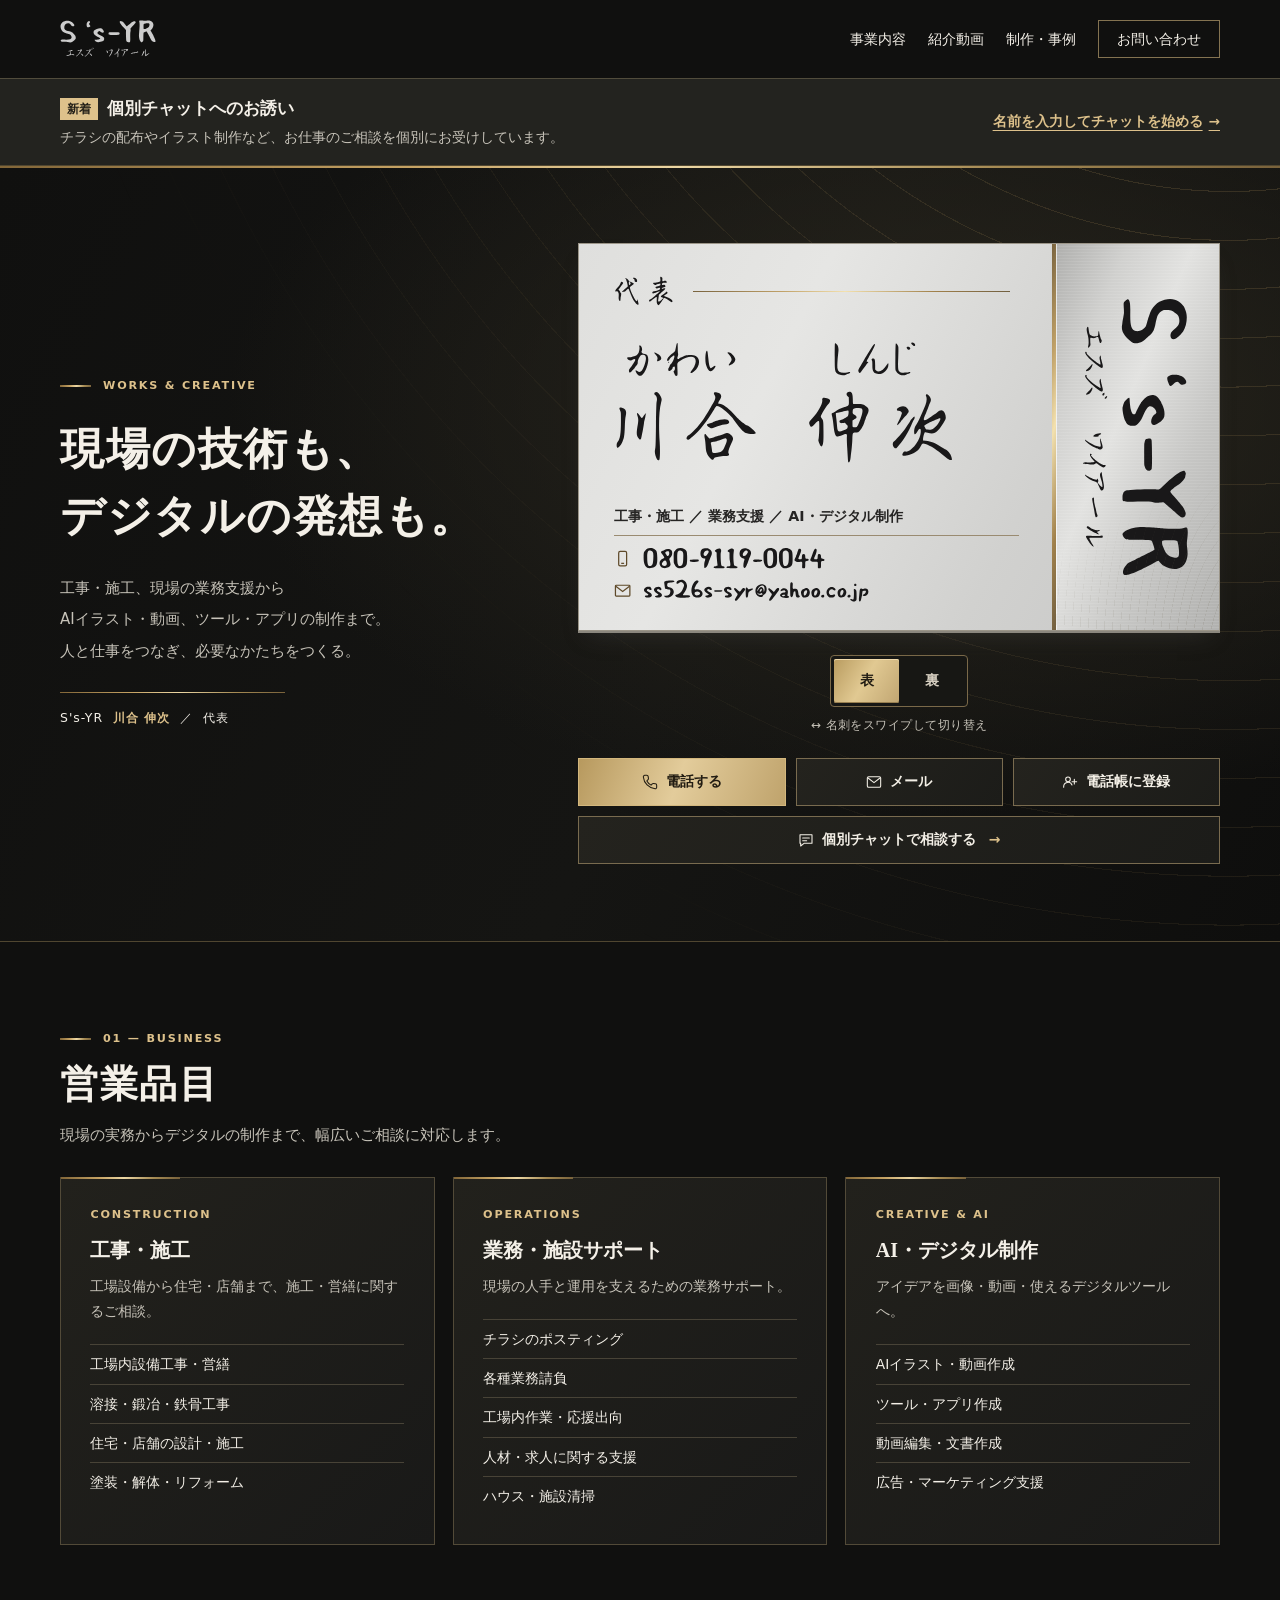
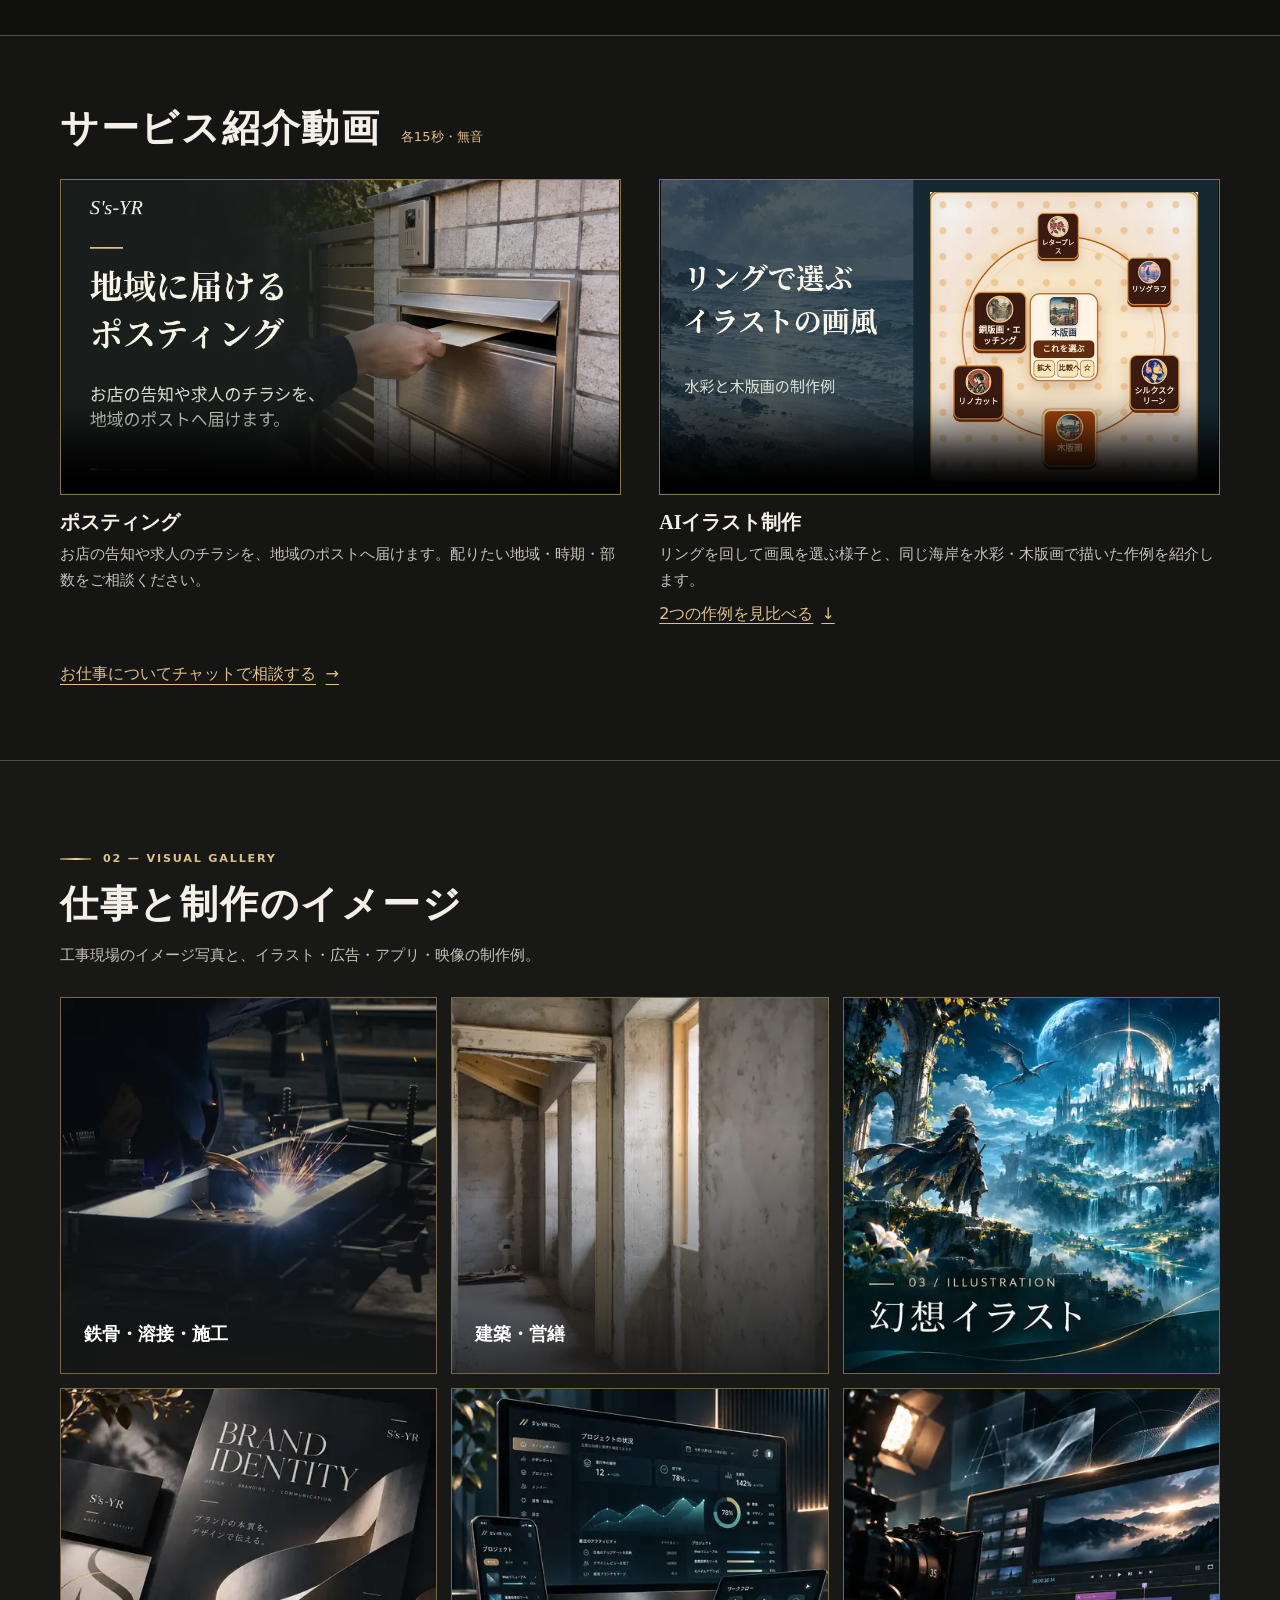
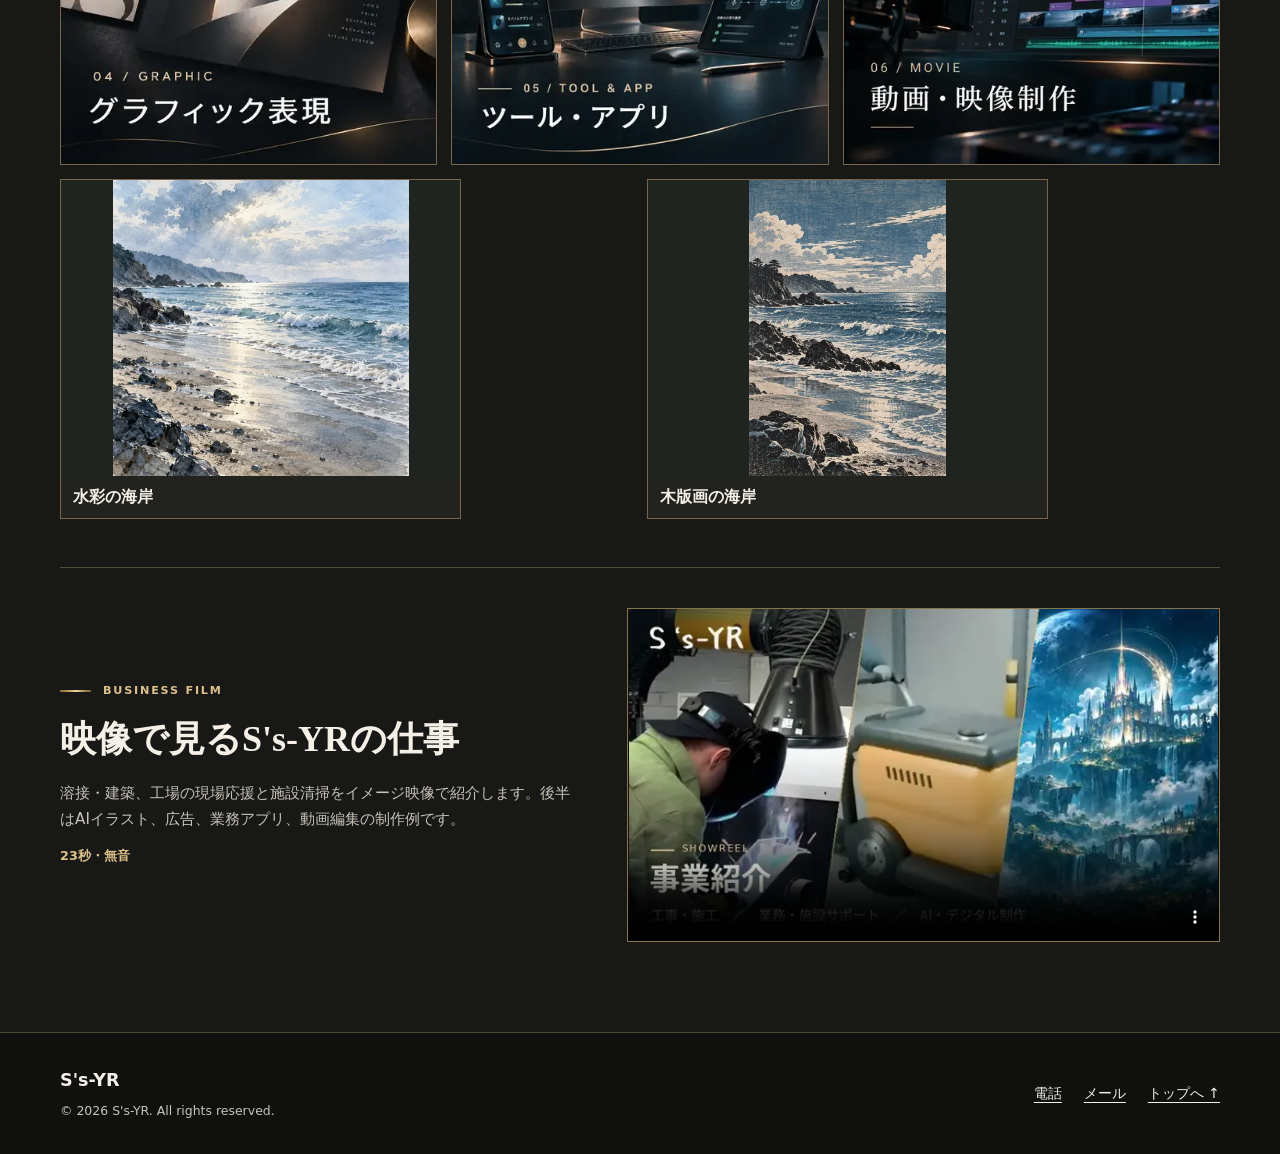
==== commit cd6d68d8: "小さい画面でも作例の画風を1行で見比べられるよう調整" ====
--- a/index.html
+++ b/index.html
@@ -145,8 +145,8 @@
         <button class="media-tile art" data-full="./assets/portfolio-app-hd.webp" data-caption="ツール・アプリ制作の画面デザイン例" type="button"><img loading="lazy" decoding="async" width="480" height="480" src="./assets/portfolio-app.webp" alt="業務管理ツールの画面構成イメージ"><div class="tile-name"><strong>ツール・アプリ</strong></div></button>
          <button class="media-tile art" data-full="./assets/portfolio-film-hd.webp" data-caption="映像・動画制作の表現コンセプト（イメージ）" type="button"><img loading="lazy" decoding="async" width="480" height="480" src="./assets/portfolio-film.webp" alt="実写撮影・編集機器を使った高精細な映像制作のイメージ"><div class="tile-name"><strong>動画・映像制作</strong></div></button>
         <div class="shore-pair" id="shore-samples" role="group" aria-label="同じ海岸をふたつの画風で描いた作例">
-          <button id="shore-watercolor" class="media-tile shore-sample" data-full="./assets/business-video/shore-watercolor-full.webp" data-caption="水彩で描いた海岸" type="button"><img loading="lazy" decoding="async" width="460" height="460" src="./assets/business-video/shore-watercolor-thumb.webp" alt="光がにじむ波打ち際と、遠くにかすむ岬"><strong>水彩で描いた海岸</strong></button>
-          <button id="shore-woodcut" class="media-tile shore-sample" data-full="./assets/business-video/shore-woodcut-full.webp" data-caption="木版画で描いた海岸" type="button"><img loading="lazy" decoding="async" width="307" height="460" src="./assets/business-video/shore-woodcut-thumb.webp" alt="濃い藍色と細い彫り跡で表現した、同じ海岸の波と岩場"><strong>木版画で描いた海岸</strong></button>
+          <button id="shore-watercolor" class="media-tile shore-sample" data-full="./assets/business-video/shore-watercolor-full.webp" data-caption="水彩で描いた海岸" type="button"><img loading="lazy" decoding="async" width="460" height="460" src="./assets/business-video/shore-watercolor-thumb.webp" alt="光がにじむ波打ち際と、遠くにかすむ岬"><strong>水彩の海岸</strong></button>
+          <button id="shore-woodcut" class="media-tile shore-sample" data-full="./assets/business-video/shore-woodcut-full.webp" data-caption="木版画で描いた海岸" type="button"><img loading="lazy" decoding="async" width="307" height="460" src="./assets/business-video/shore-woodcut-thumb.webp" alt="濃い藍色と細い彫り跡で表現した、同じ海岸の波と岩場"><strong>木版画の海岸</strong></button>
         </div>
       </div>
 
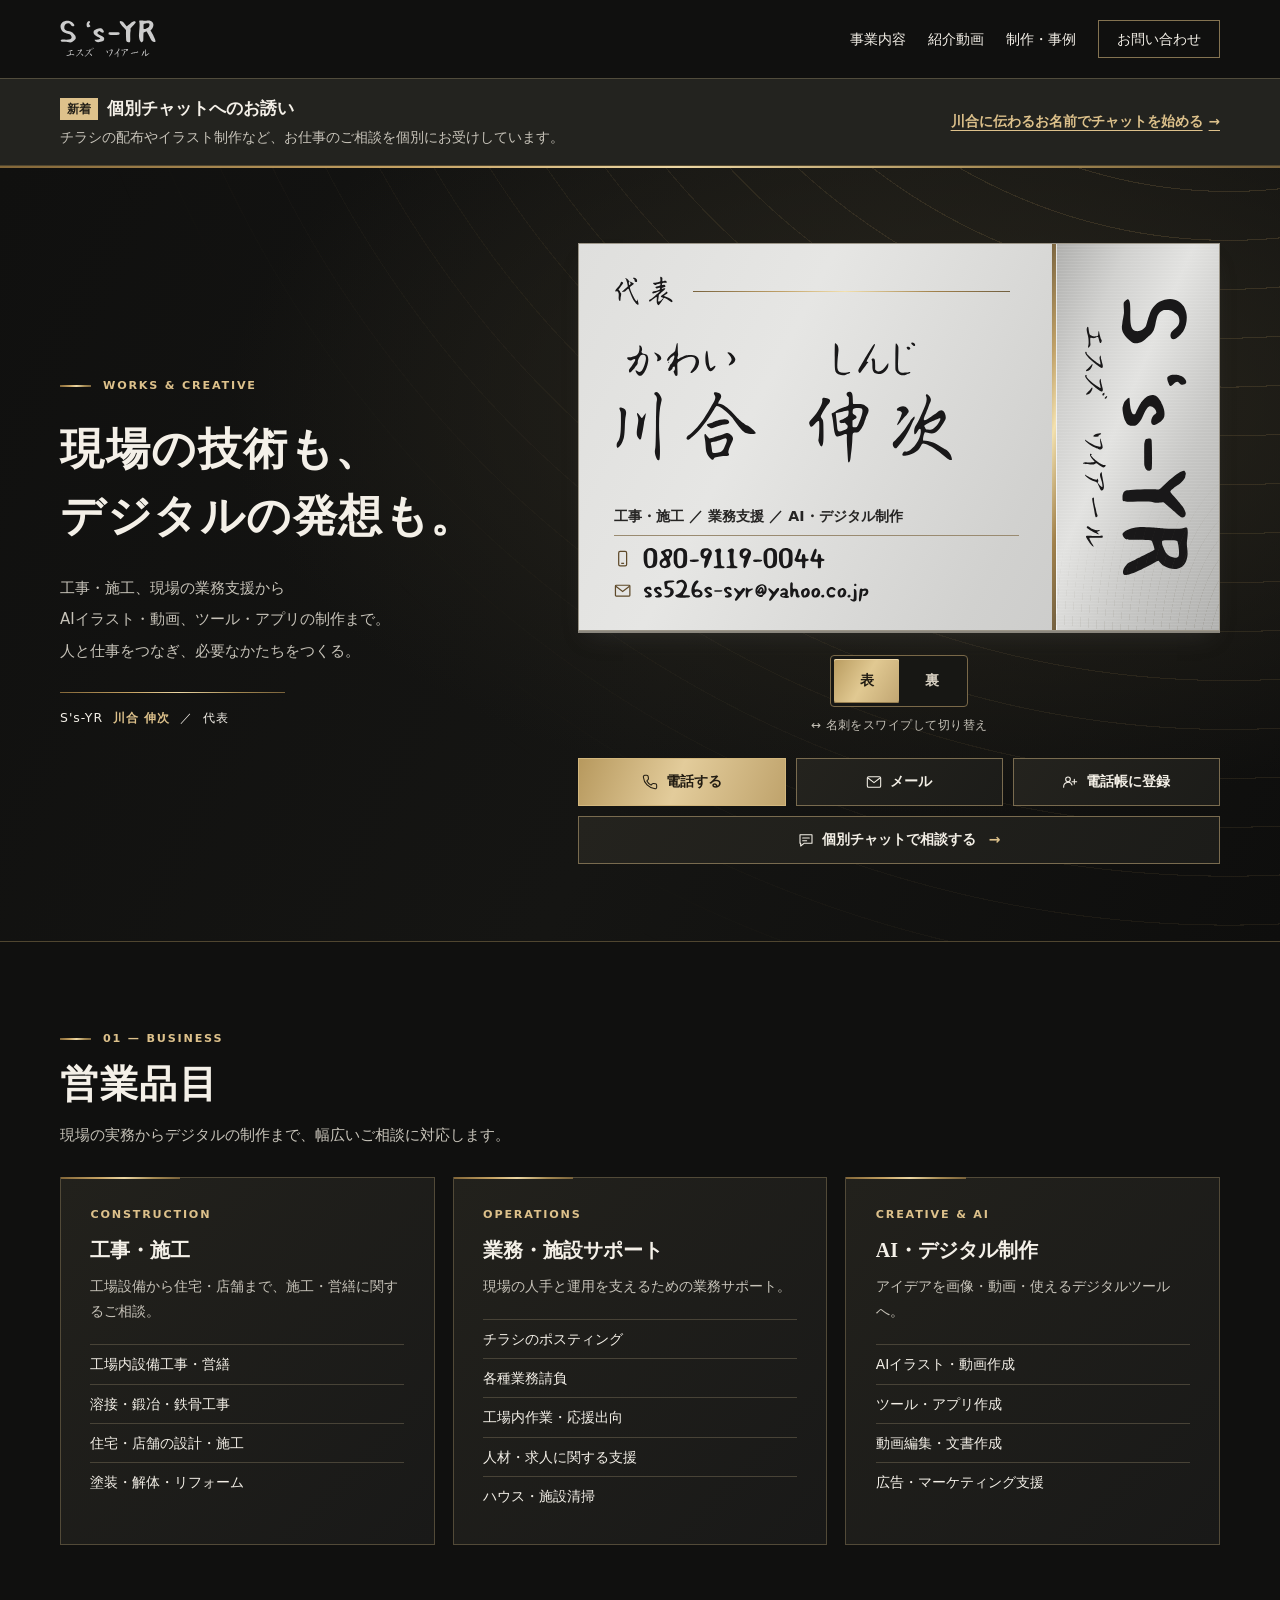
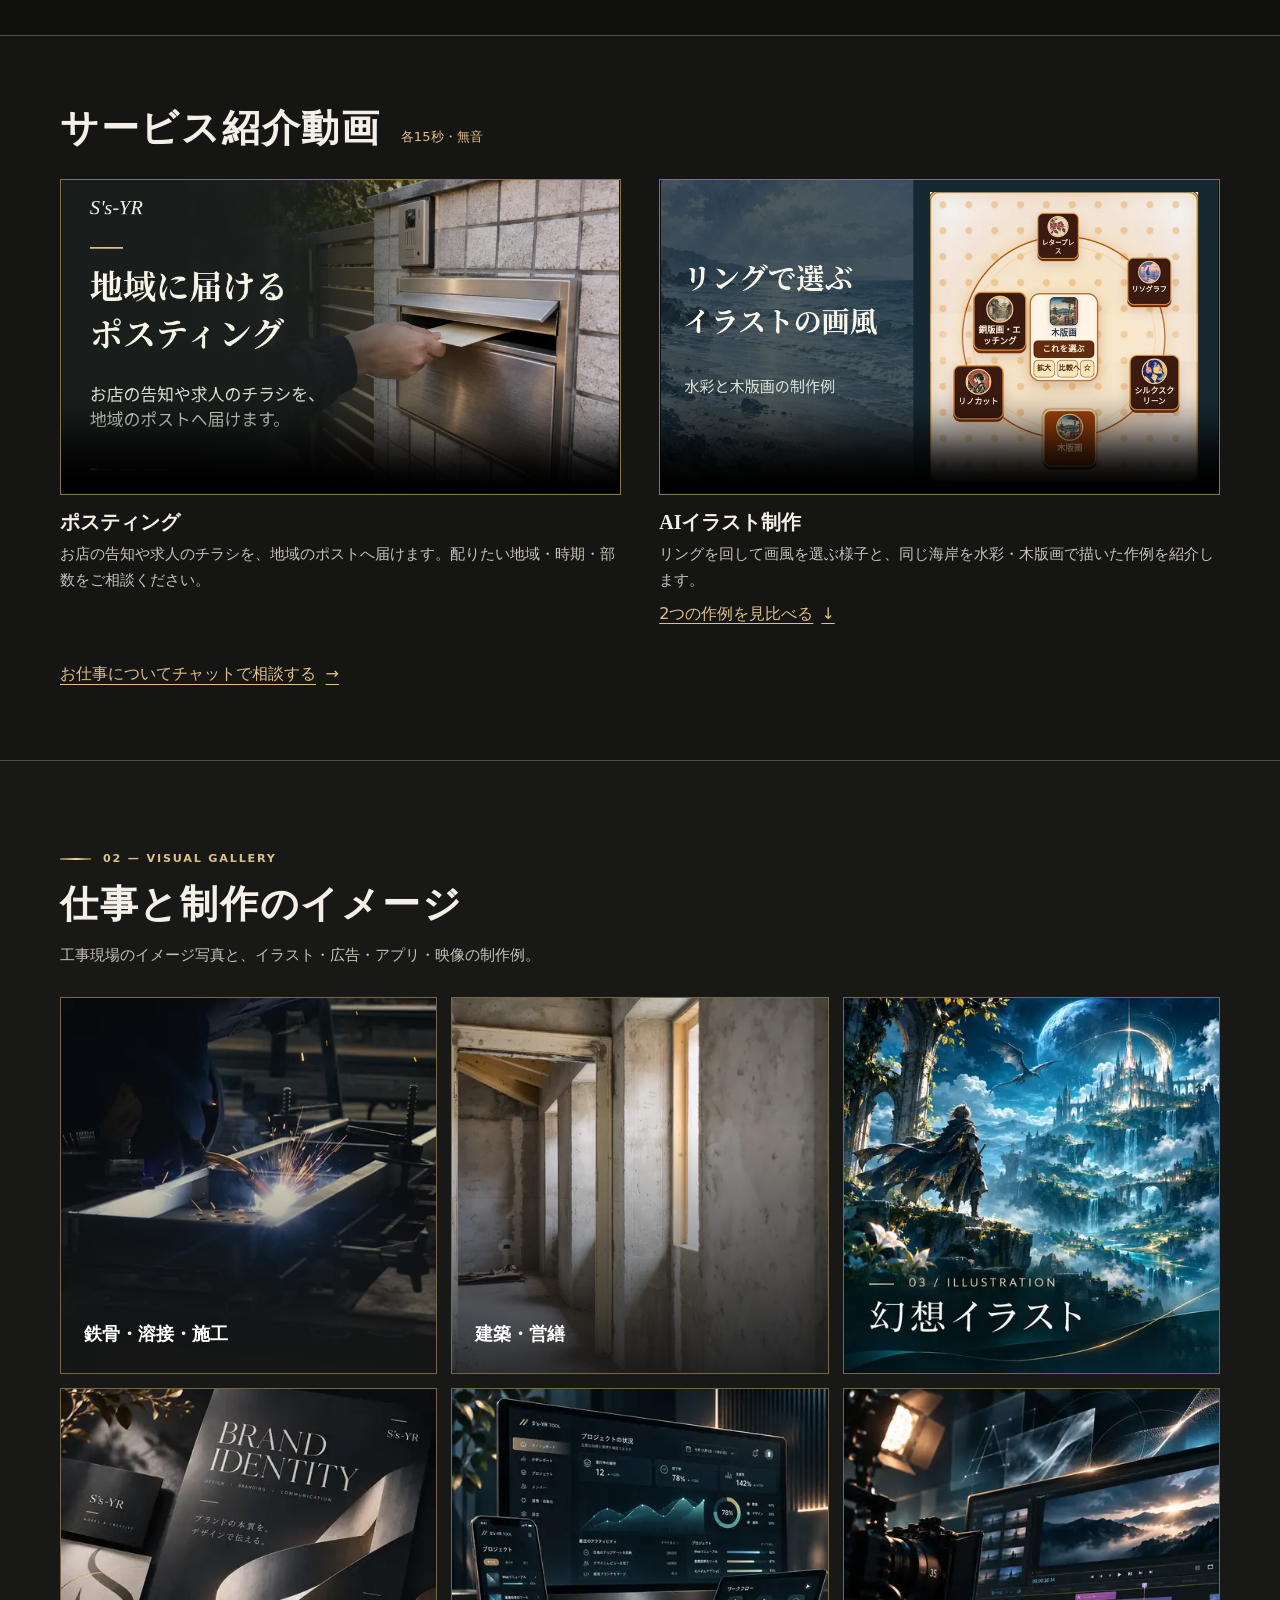
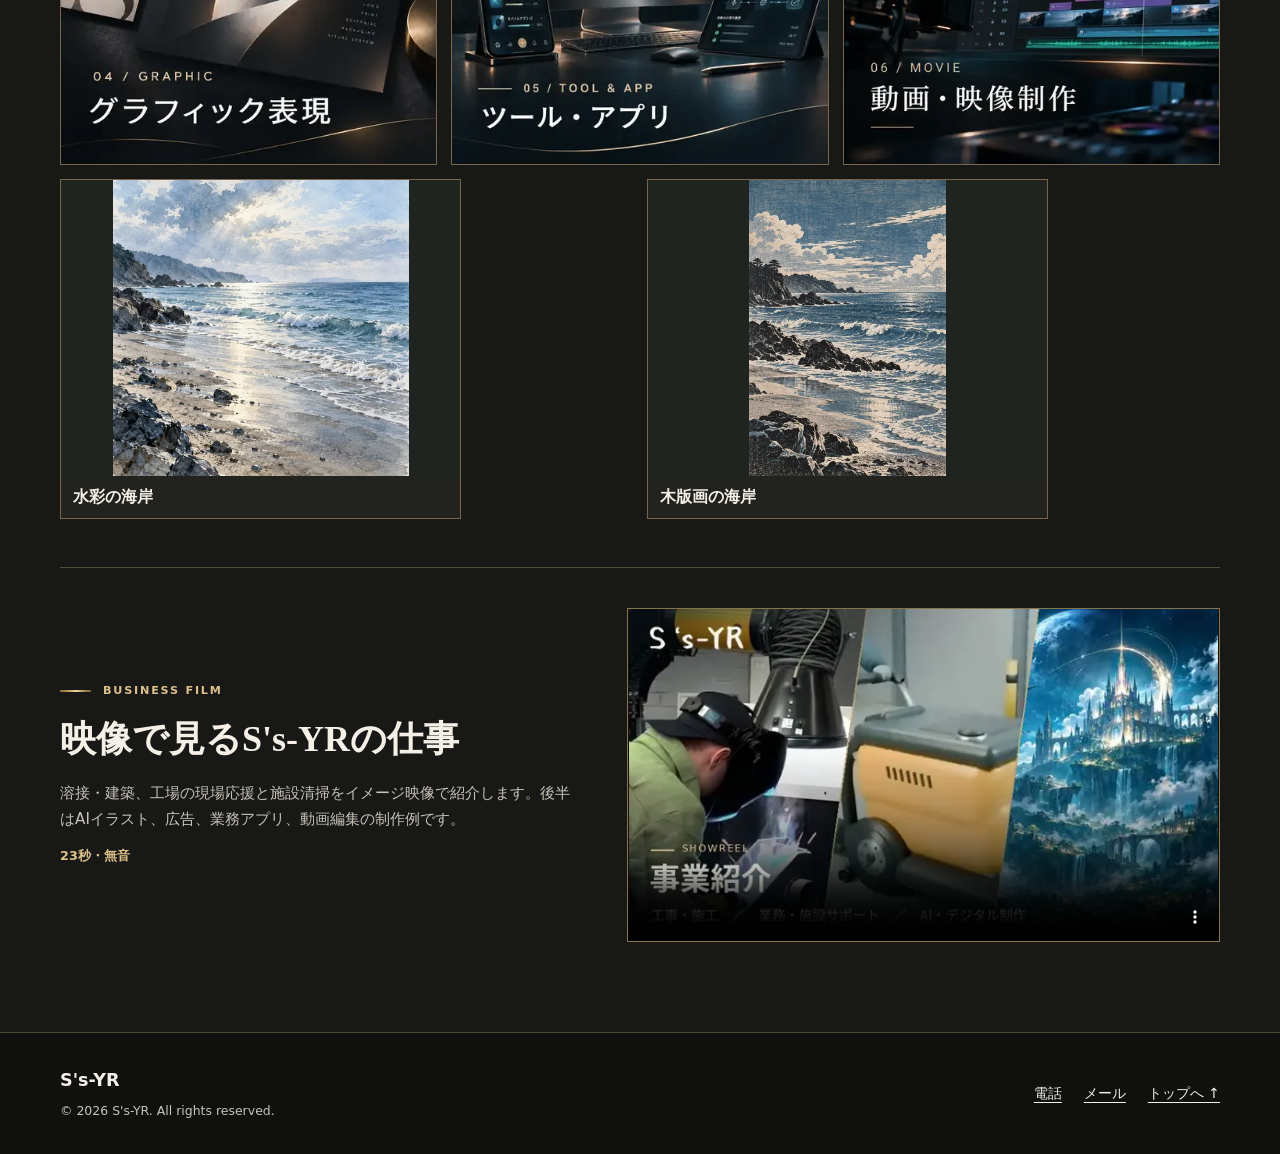
==== commit 66542ce8: "事業用チャットの案内を「川合に伝わるお名前」に統一" ====
--- a/index.html
+++ b/index.html
@@ -46,7 +46,7 @@
           <p class="invitation-heading"><span>新着</span><strong id="business-invitation-title">個別チャットへのお誘い</strong></p>
           <p>チラシの配布やイラスト制作など、お仕事のご相談を個別にお受けしています。</p>
         </div>
-        <a href="./business-chat/">名前を入力してチャットを始める <span aria-hidden="true">→</span></a>
+        <a href="./business-chat/">川合に伝わるお名前でチャットを始める <span aria-hidden="true">→</span></a>
       </div>
     </aside>
     <section class="hero" id="card">
